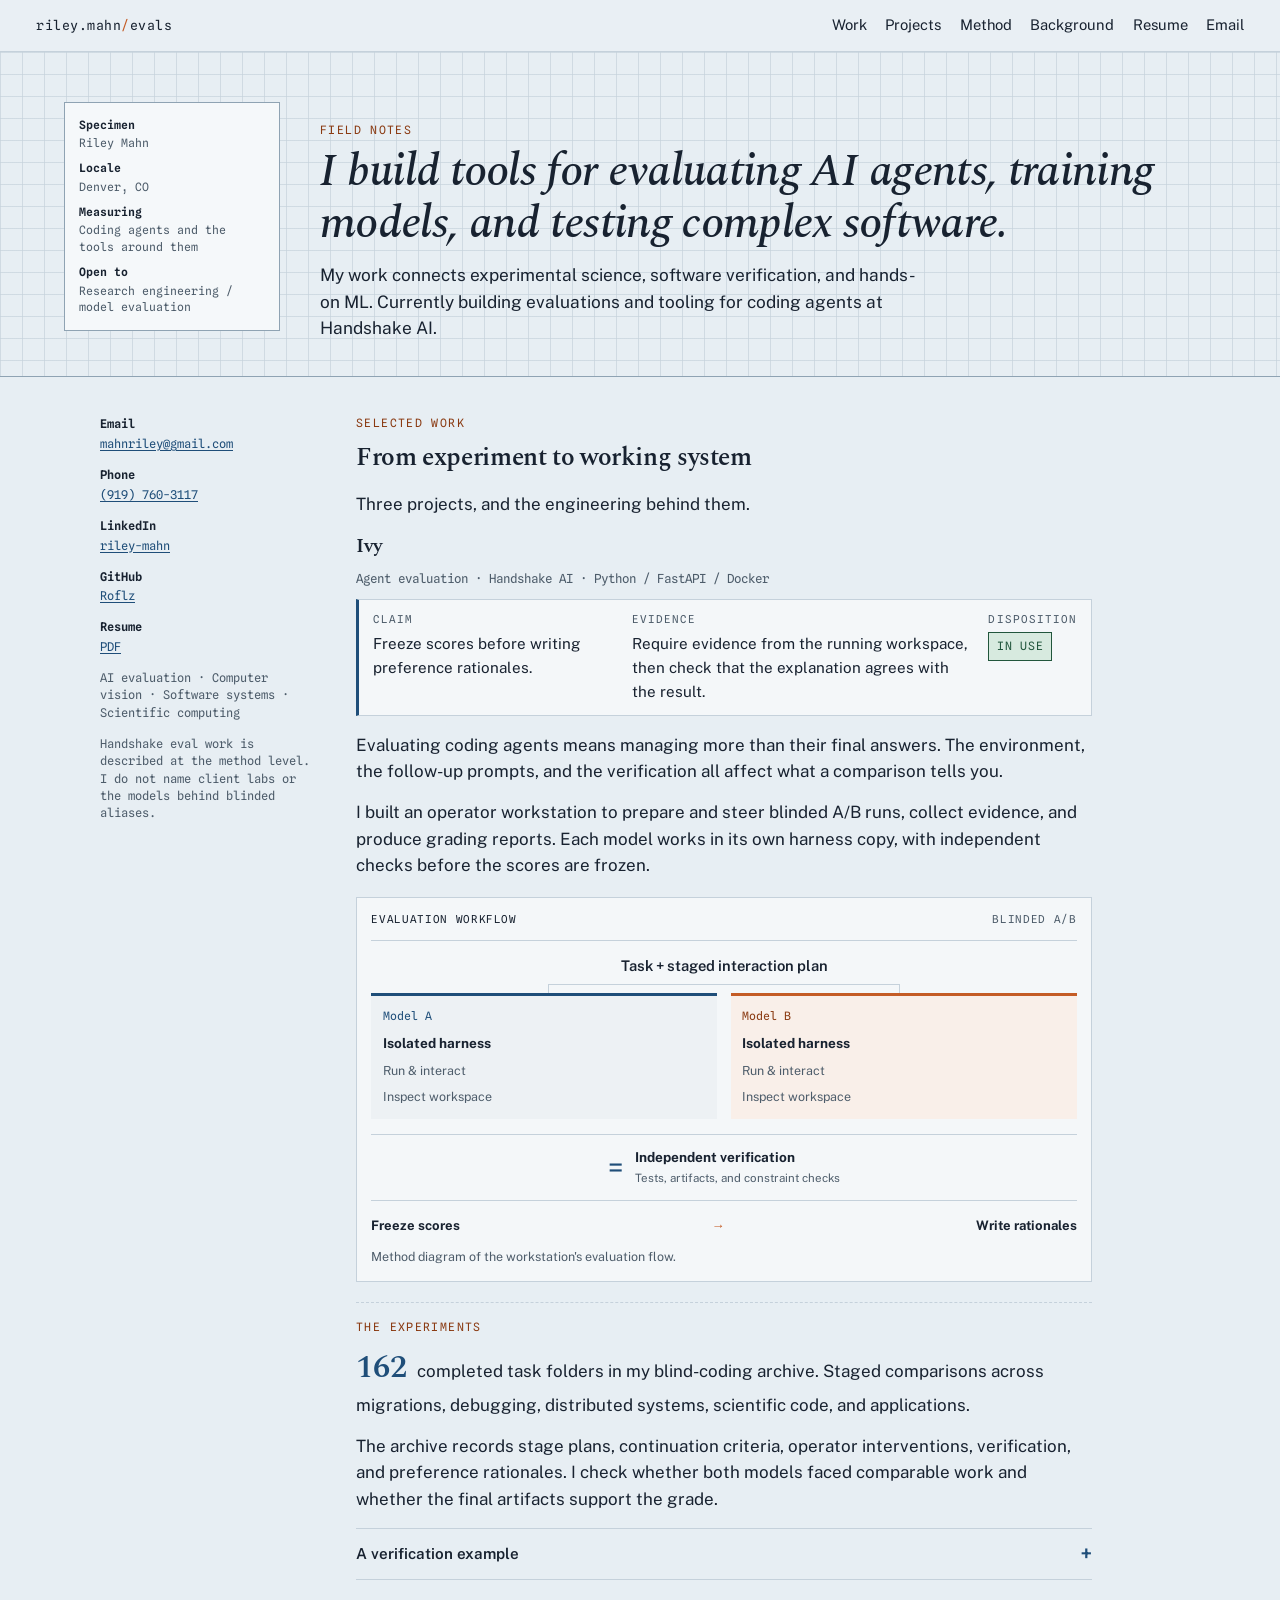
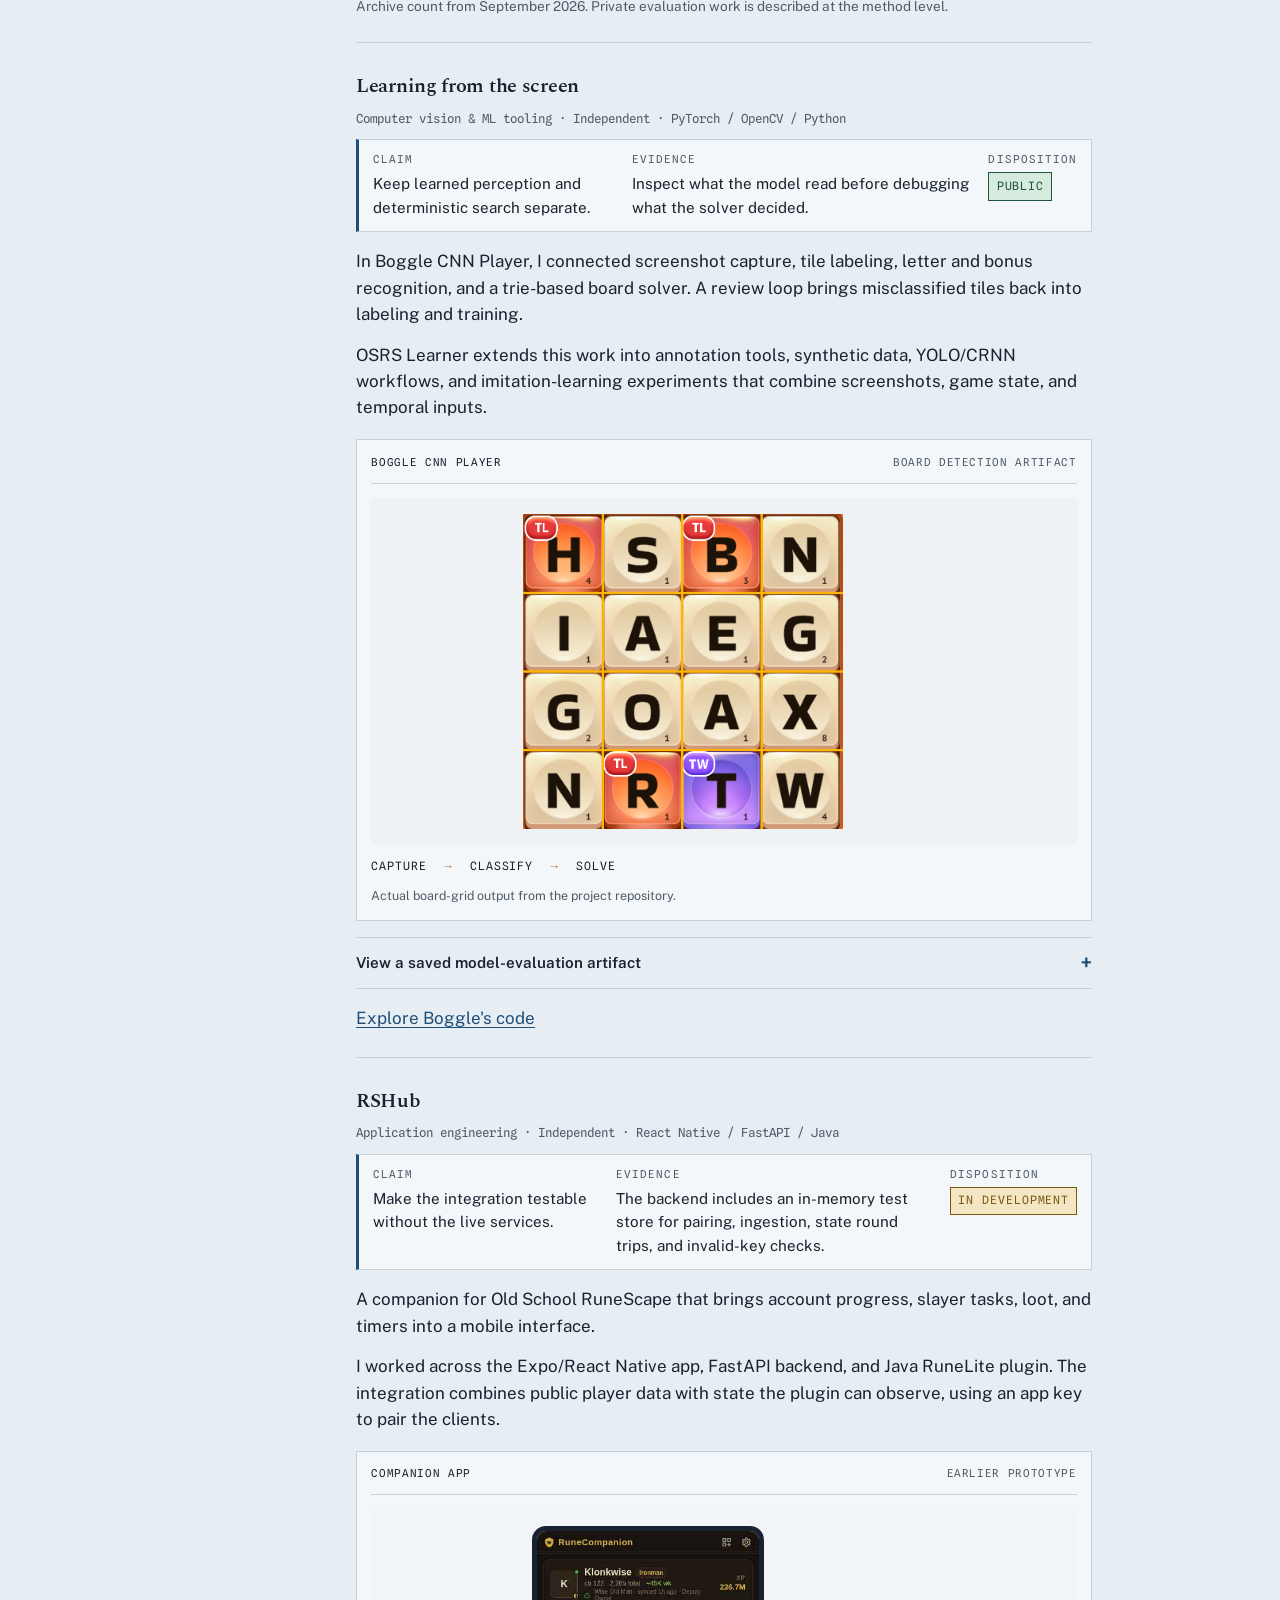
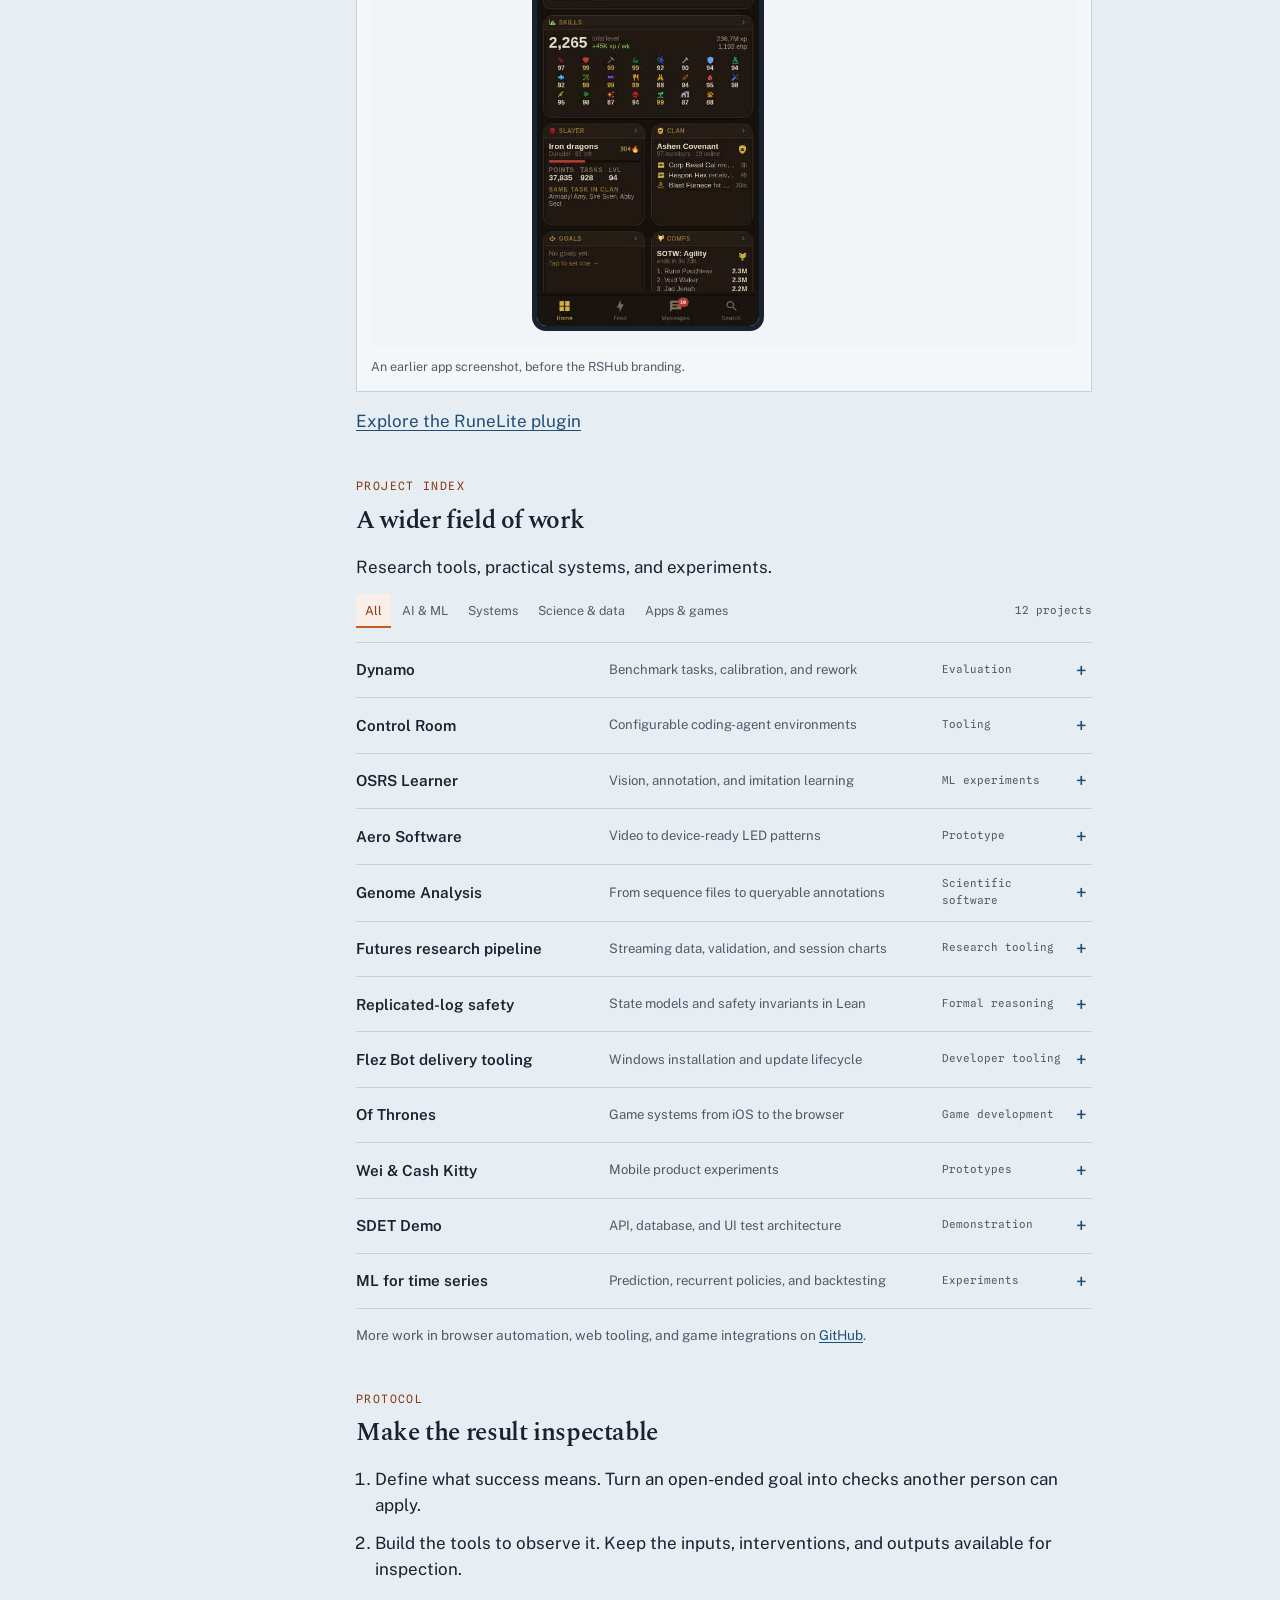
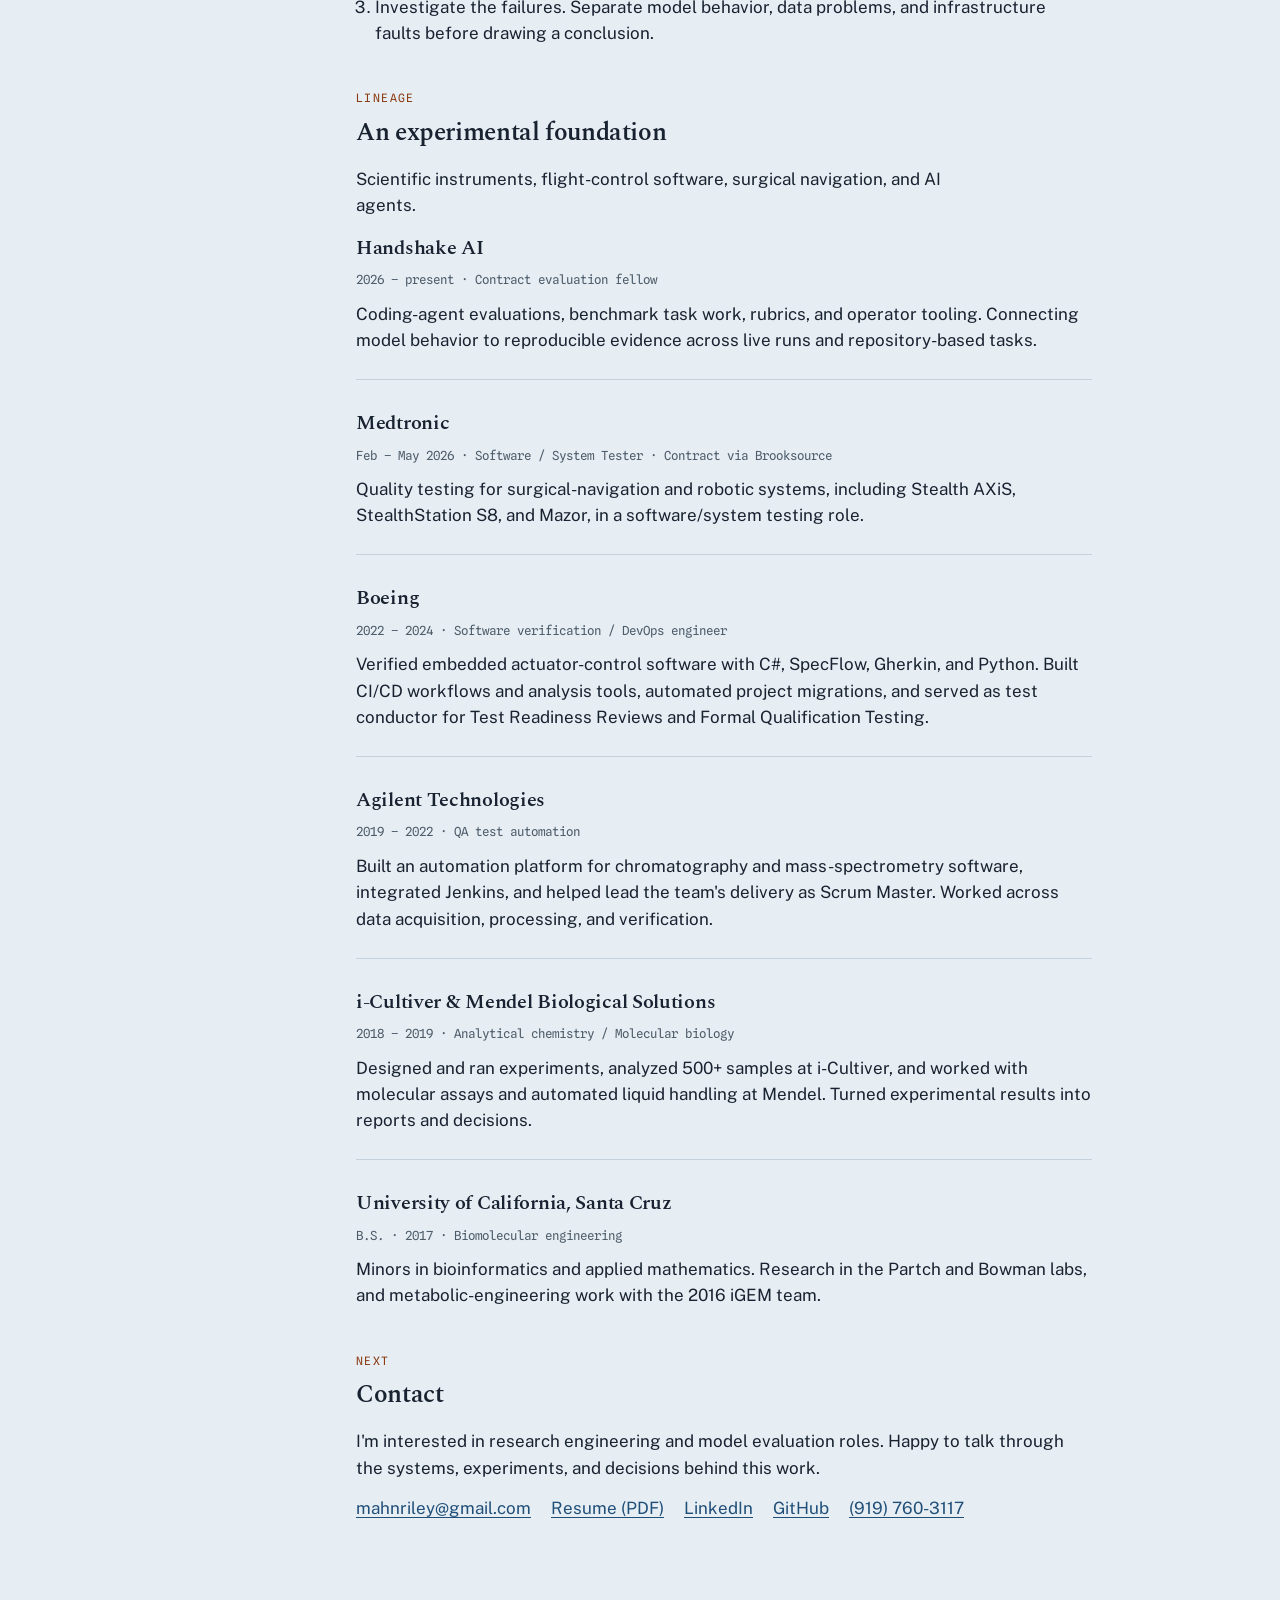
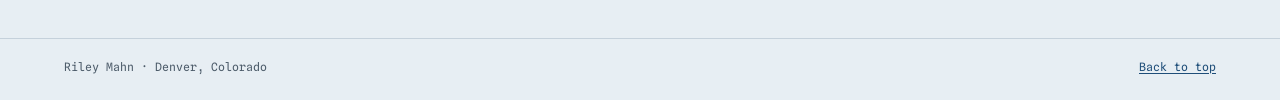
==== index.html @ 9b4a45e9 "feat: publish AI evaluation portfolio" ====
<!DOCTYPE html>
<html lang="en">
<head>
  <meta charset="utf-8" />
  <meta name="viewport" content="width=device-width, initial-scale=1" />
  <meta name="theme-color" content="#e7eef3" />
  <title>Riley Mahn | AI Evaluation &amp; Software Engineering</title>
  <meta name="description" content="Riley Mahn builds tools for evaluating AI agents, training models, and testing complex software. Selected work in evaluation, computer vision, applications, and scientific computing." />
  <link rel="canonical" href="https://roflz.github.io/riley-mahn/" />
  <meta property="og:title" content="Riley Mahn | AI Evaluation &amp; Software Engineering" />
  <meta property="og:description" content="From blinded coding-agent evaluations to computer vision and complete applications. Selected engineering work by Riley Mahn." />
  <meta property="og:type" content="website" />
  <link rel="icon" href="favicon.svg" type="image/svg+xml" />
  <link rel="preconnect" href="https://fonts.googleapis.com" />
  <link rel="preconnect" href="https://fonts.gstatic.com" crossorigin />
  <link rel="preload" as="style" href="https://fonts.googleapis.com/css2?family=Public+Sans:ital,wght@0,400;0,600;1,400&amp;family=Spectral:ital,wght@0,600;1,500&amp;family=Spline+Sans+Mono:wght@400;600&amp;display=swap" />
  <link rel="stylesheet" href="https://fonts.googleapis.com/css2?family=Public+Sans:ital,wght@0,400;0,600;1,400&amp;family=Spectral:ital,wght@0,600;1,500&amp;family=Spline+Sans+Mono:wght@400;600&amp;display=swap" />
  <link rel="stylesheet" href="styles.css" />
  <script src="site.js" defer></script>
  <script type="application/ld+json">
  {
    "@context": "https://schema.org",
    "@type": "Person",
    "name": "Riley Mahn",
    "jobTitle": "Software engineer",
    "email": "mailto:mahnriley@gmail.com",
    "address": { "@type": "PostalAddress", "addressLocality": "Denver", "addressRegion": "CO" },
    "sameAs": ["https://www.linkedin.com/in/riley-mahn/", "https://github.com/Roflz"]
  }
  </script>
</head>
<body>
  <a class="skip" href="#main">Skip to content</a>
  <header class="site-header">
    <a class="mark" href="#top">riley.mahn<span>/</span>evals</a>
    <nav class="nav" aria-label="Primary">
      <a href="#work">Work</a>
      <a href="#projects">Projects</a>
      <a href="#method">Method</a>
      <a href="#background">Background</a>
      <a href="Riley_Mahn_Resume_Model_Evaluations.pdf">Resume</a>
      <a href="mailto:mahnriley@gmail.com">Email</a>
    </nav>
  </header>

  <div id="top" class="hero">
    <div class="hero-inner">
      <dl class="specimen">
        <dt>Specimen</dt>
        <dd>Riley Mahn</dd>
        <dt>Locale</dt>
        <dd>Denver, CO</dd>
        <dt>Measuring</dt>
        <dd>Coding agents and the tools around them</dd>
        <dt>Open to</dt>
        <dd>Research engineering / model evaluation</dd>
      </dl>
      <div>
        <p class="kicker">Field notes</p>
        <h1>I build tools for evaluating AI agents, training models, and testing complex software.</h1>
        <p class="lede">My work connects experimental science, software verification, and hands-on ML. Currently building evaluations and tooling for coding agents at Handshake AI.</p>
      </div>
    </div>
  </div>

  <div class="wrap layout">
    <aside class="rail" aria-label="Contact">
      <p><strong>Email</strong> <a href="mailto:mahnriley@gmail.com">mahnriley@gmail.com</a></p>
      <p><strong>Phone</strong> <a href="tel:+19197603117">(919) 760-3117</a></p>
      <p><strong>LinkedIn</strong> <a href="https://www.linkedin.com/in/riley-mahn/">riley-mahn</a></p>
      <p><strong>GitHub</strong> <a href="https://github.com/Roflz">Roflz</a></p>
      <p><strong>Resume</strong> <a href="Riley_Mahn_Resume_Model_Evaluations.pdf">PDF</a></p>
      <p>AI evaluation · Computer vision · Software systems · Scientific computing</p>
      <p>Handshake eval work is described at the method level. I do not name client labs or the models behind blinded aliases.</p>
    </aside>

    <main id="main" tabindex="-1">
      <section id="work" aria-labelledby="work-title">
        <p class="kicker">Selected work</p>
        <h2 id="work-title">From experiment to working system</h2>
        <p class="prose">Three projects, and the engineering behind them.</p>

        <article class="run" id="ivy" aria-labelledby="ivy-title">
          <h3 id="ivy-title">Ivy</h3>
          <p class="meta">Agent evaluation · Handshake AI · Python / FastAPI / Docker</p>
          <dl class="gate">
            <div>
              <dt>Claim</dt>
              <dd>Freeze scores before writing preference rationales.</dd>
            </div>
            <div>
              <dt>Evidence</dt>
              <dd>Require evidence from the running workspace, then check that the explanation agrees with the result.</dd>
            </div>
            <div>
              <dt>Disposition</dt>
              <dd><span class="stamp pass">In use</span></dd>
            </div>
          </dl>
          <p>Evaluating coding agents means managing more than their final answers. The environment, the follow-up prompts, and the verification all affect what a comparison tells you.</p>
          <p>I built an operator workstation to prepare and steer blinded A/B runs, collect evidence, and produce grading reports. Each model works in its own harness copy, with independent checks before the scores are frozen.</p>
          <figure class="workflow-figure">
            <div class="figure-label"><span>Evaluation workflow</span><span>Blinded A/B</span></div>
            <div class="workflow-start">Task + staged interaction plan</div>
            <div class="arms">
              <div class="arm arm-a"><span class="arm-name">Model A</span><strong>Isolated harness</strong><span>Run &amp; interact</span><span>Inspect workspace</span></div>
              <div class="arm arm-b"><span class="arm-name">Model B</span><strong>Isolated harness</strong><span>Run &amp; interact</span><span>Inspect workspace</span></div>
            </div>
            <div class="workflow-gate"><span class="gate-mark" aria-hidden="true">=</span><div><strong>Independent verification</strong><span>Tests, artifacts, and constraint checks</span></div></div>
            <div class="workflow-end"><strong>Freeze scores</strong><span aria-hidden="true">&#8594;</span><strong>Write rationales</strong></div>
            <figcaption>Method diagram of the workstation's evaluation flow.</figcaption>
          </figure>
          <div class="notebook" id="ivy-notebook">
            <p class="kicker">The experiments</p>
            <p class="archive-line"><span class="archive-count">162</span> completed task folders in my blind-coding archive. Staged comparisons across migrations, debugging, distributed systems, scientific code, and applications.</p>
            <p>The archive records stage plans, continuation criteria, operator interventions, verification, and preference rationales. I check whether both models faced comparable work and whether the final artifacts support the grade.</p>
            <details class="process-detail">
              <summary>A verification example <span aria-hidden="true">+</span></summary>
              <div>
                <p>In a dispatch-scheduling comparison, independent checks showed that one solution was not runnable. The other produced a schedule, but still had a conflict between travel and a required meal break.</p>
                <p>The useful distinction was between runnability and satisfying the constraints. A generated schedule alone was not enough to establish success.</p>
                <p class="small-note">Summary of an archived verification report. Client identities, model identities, and task materials are omitted.</p>
              </div>
            </details>
            <p class="small-note">Archive count from September 2026. Private evaluation work is described at the method level.</p>
          </div>
        </article>

        <article class="run" id="vision" aria-labelledby="vision-title">
          <h3 id="vision-title">Learning from the screen</h3>
          <p class="meta">Computer vision &amp; ML tooling · Independent · PyTorch / OpenCV / Python</p>
          <dl class="gate">
            <div>
              <dt>Claim</dt>
              <dd>Keep learned perception and deterministic search separate.</dd>
            </div>
            <div>
              <dt>Evidence</dt>
              <dd>Inspect what the model read before debugging what the solver decided.</dd>
            </div>
            <div>
              <dt>Disposition</dt>
              <dd><span class="stamp pass">Public</span></dd>
            </div>
          </dl>
          <p>In Boggle CNN Player, I connected screenshot capture, tile labeling, letter and bonus recognition, and a trie-based board solver. A review loop brings misclassified tiles back into labeling and training.</p>
          <p>OSRS Learner extends this work into annotation tools, synthetic data, YOLO/CRNN workflows, and imitation-learning experiments that combine screenshots, game state, and temporal inputs.</p>
          <figure class="vision-figure">
            <div class="figure-label"><span>Boggle CNN Player</span><span>Board detection artifact</span></div>
            <div class="board-image">
              <a class="image-link" href="assets/boggle-board-grid.png" target="_blank" rel="noopener" aria-label="Open the Boggle board image at full size">
                <img src="assets/boggle-board-grid.png" alt="Captured four-by-four Boggle board with an overlaid grid separating the letter and bonus tiles." width="403" height="397" loading="lazy" />
              </a>
            </div>
            <p class="vision-steps"><span>Capture</span><span>Classify</span><span>Solve</span></p>
            <figcaption>Actual board-grid output from the project repository.</figcaption>
          </figure>
          <details class="artifact-detail">
            <summary>View a saved model-evaluation artifact <span aria-hidden="true">+</span></summary>
            <figure>
              <img src="assets/boggle-confusion.png" alt="Side-by-side confusion matrices for the project's letter and tile-bonus classifiers." width="1200" height="600" loading="lazy" />
              <figcaption>Confusion matrices saved in the repository from a development run. This figure is not a claim of performance on new, unseen boards.</figcaption>
            </figure>
          </details>
          <p><a href="https://github.com/Roflz/boggle_cnn_player">Explore Boggle's code</a></p>
        </article>

        <article class="run" id="rshub" aria-labelledby="rshub-title">
          <h3 id="rshub-title">RSHub</h3>
          <p class="meta">Application engineering · Independent · React Native / FastAPI / Java</p>
          <dl class="gate">
            <div>
              <dt>Claim</dt>
              <dd>Make the integration testable without the live services.</dd>
            </div>
            <div>
              <dt>Evidence</dt>
              <dd>The backend includes an in-memory test store for pairing, ingestion, state round trips, and invalid-key checks.</dd>
            </div>
            <div>
              <dt>Disposition</dt>
              <dd><span class="stamp hold">In development</span></dd>
            </div>
          </dl>
          <p>A companion for Old School RuneScape that brings account progress, slayer tasks, loot, and timers into a mobile interface.</p>
          <p>I worked across the Expo/React Native app, FastAPI backend, and Java RuneLite plugin. The integration combines public player data with state the plugin can observe, using an app key to pair the clients.</p>
          <figure class="companion-figure">
            <div class="figure-label"><span>Companion app</span><span>Earlier prototype</span></div>
            <div class="phone-stage">
              <a class="image-link" href="assets/companion-prototype.jpeg" target="_blank" rel="noopener" aria-label="Open the companion app screenshot at full size">
                <img src="assets/companion-prototype.jpeg" alt="Earlier RuneCompanion mobile prototype showing player progress, skills, slayer tasks, clan activity, and competitions." width="375" height="667" loading="lazy" />
              </a>
            </div>
            <figcaption>An earlier app screenshot, before the RSHub branding.</figcaption>
          </figure>
          <p><a href="https://github.com/Roflz/rshub-plugin">Explore the RuneLite plugin</a></p>
        </article>
      </section>

      <section id="projects" aria-labelledby="projects-title">
        <p class="kicker">Project index</p>
        <h2 id="projects-title">A wider field of work</h2>
        <p class="prose">Research tools, practical systems, and experiments.</p>
        <div class="project-toolbar" hidden>
          <fieldset class="project-filters">
            <legend class="sr-only">Filter projects by field</legend>
            <label><input type="radio" name="project-filter" value="all" checked /><span>All</span></label>
            <label><input type="radio" name="project-filter" value="ai" /><span>AI &amp; ML</span></label>
            <label><input type="radio" name="project-filter" value="systems" /><span>Systems</span></label>
            <label><input type="radio" name="project-filter" value="science" /><span>Science &amp; data</span></label>
            <label><input type="radio" name="project-filter" value="apps" /><span>Apps &amp; games</span></label>
          </fieldset>
          <p id="project-count" class="project-count" role="status" aria-live="polite"></p>
        </div>
        <div class="project-list">
          <details class="project-row" data-fields="ai systems">
            <summary><span class="project-name">Dynamo</span><span class="project-description">Benchmark tasks, calibration, and rework</span><span class="project-kind">Evaluation</span><span class="expand-mark" aria-hidden="true">+</span></summary>
            <div class="project-body">
              <p>Task design and rework across ML infrastructure, compiler lowering, security, scientific computing, and systems repair. The surrounding tooling covers reviewer findings, hidden verifiers, calibration, and submission evidence.</p>
              <p class="meta">Python / Docker / Harbor / Task verification</p>
              <p class="small-note">Private contract work. Contributions include task rework; underlying tasks may have other original authors.</p>
            </div>
          </details>
          <details class="project-row" data-fields="ai systems">
            <summary><span class="project-name">Control Room</span><span class="project-description">Configurable coding-agent environments</span><span class="project-kind">Tooling</span><span class="expand-mark" aria-hidden="true">+</span></summary>
            <div class="project-body">
              <p>A launcher for Codex and Claude harness environments, with workspace mounting and session continuation. Built as a separate tool alongside the Ivy evaluation workstation.</p>
              <p class="meta">Python / Docker / CLI</p>
              <p class="small-note">Private repository.</p>
            </div>
          </details>
          <details class="project-row" data-fields="ai">
            <summary><span class="project-name">OSRS Learner</span><span class="project-description">Vision, annotation, and imitation learning</span><span class="project-kind">ML experiments</span><span class="expand-mark" aria-hidden="true">+</span></summary>
            <div class="project-body">
              <p>Tools for screenshot capture, data labeling, synthetic data, training, and verification. Imitation-learning experiments combine game-state features, image encoders, and temporal inputs, with action-level evaluation.</p>
              <p class="meta">Python / PyTorch / YOLO / CRNN</p>
              <p><a href="#vision">See the vision case study</a></p>
            </div>
          </details>
          <details class="project-row" data-fields="systems science">
            <summary><span class="project-name">Aero Software</span><span class="project-description">Video to device-ready LED patterns</span><span class="project-kind">Prototype</span><span class="expand-mark" aria-hidden="true">+</span></summary>
            <div class="project-body">
              <p>A video-processing pipeline for a spatial LED display. It normalizes frames, samples them in polar coordinates, and writes a binary lookup table for 144 LEDs across 240 angular bins. Separate inspection and preview tools help check the output.</p>
              <p class="meta">Python / OpenCV / NumPy / Binary formats</p>
              <p class="small-note">Private software prototype, alongside the Aero Graphix hardware/design work.</p>
            </div>
          </details>
          <details class="project-row" data-fields="science">
            <summary><span class="project-name">Genome Analysis</span><span class="project-description">From sequence files to queryable annotations</span><span class="project-kind">Scientific software</span><span class="expand-mark" aria-hidden="true">+</span></summary>
            <div class="project-body">
              <p>A pipeline for FASTA and GenBank data, with Django/PostgreSQL storage, annotation export, and R visualization. Connects my biomolecular-engineering background with practical data software.</p>
              <p class="meta">Python / Biopython / Django / PostgreSQL / R</p>
              <p><a href="https://github.com/Roflz/Genome_Analysis">View repository</a></p>
            </div>
          </details>
          <details class="project-row" data-fields="science systems">
            <summary><span class="project-name">Futures research pipeline</span><span class="project-description">Streaming data, validation, and session charts</span><span class="project-kind">Research tooling</span><span class="expand-mark" aria-hidden="true">+</span></summary>
            <div class="project-body">
              <p>Offline tooling for minute-level futures datasets: bounded-memory processing, trading-session boundaries, validation reports, provenance, and an interactive session viewer. Synthetic fixtures support pipeline checks.</p>
              <p class="meta">Python / FastAPI / Data validation / Time series</p>
              <p class="small-note">Private research tooling; not a live trading system.</p>
            </div>
          </details>
          <details class="project-row" data-fields="systems science">
            <summary><span class="project-name">Replicated-log safety</span><span class="project-description">State models and safety invariants in Lean</span><span class="project-kind">Formal reasoning</span><span class="expand-mark" aria-hidden="true">+</span></summary>
            <div class="project-body">
              <p>Development work on a replicated-log model, safety specifications, and proof source. Covers invariant preservation, compatible committed logs, and agreement on entries at the same index.</p>
              <p class="meta">Lean / State machines / Distributed systems</p>
              <p class="small-note">Private development project.</p>
            </div>
          </details>
          <details class="project-row" data-fields="systems">
            <summary><span class="project-name">Flez Bot delivery tooling</span><span class="project-description">Windows installation and update lifecycle</span><span class="project-kind">Developer tooling</span><span class="expand-mark" aria-hidden="true">+</span></summary>
            <div class="project-body">
              <p>Installer and launcher tooling with update staging, backups, and a rollback design. Release workflows package the runtime and publish versioned artifacts and checksums.</p>
              <p class="meta">Python / PowerShell / GitHub Actions / Inno Setup</p>
              <p><a href="https://github.com/Roflz/flez-bot">View repository</a></p>
            </div>
          </details>
          <details class="project-row" data-fields="apps">
            <summary><span class="project-name">Of Thrones</span><span class="project-description">Game systems from iOS to the browser</span><span class="project-kind">Game development</span><span class="expand-mark" aria-hidden="true">+</span></summary>
            <div class="project-body">
              <p>Work spanning an earlier Swift/SpriteKit project and a browser prototype with turn-based battles, abilities, crafting, resource systems, and a Three.js world layer.</p>
              <p class="meta">Swift / SpriteKit / JavaScript / Three.js</p>
              <p><a href="https://github.com/Roflz/Of-Thrones">View the iOS repository</a></p>
            </div>
          </details>
          <details class="project-row" data-fields="apps">
            <summary><span class="project-name">Wei &amp; Cash Kitty</span><span class="project-description">Mobile product experiments</span><span class="project-kind">Prototypes</span><span class="expand-mark" aria-hidden="true">+</span></summary>
            <div class="project-body">
              <p>Wei explores a daily-wisdom reading experience with local persistence. Cash Kitty explores game, tournament, goal, and wallet flows using demo data. Both are mobile application prototypes.</p>
              <p class="meta">React Native / Expo / TypeScript</p>
            </div>
          </details>
          <details class="project-row" data-fields="systems">
            <summary><span class="project-name">SDET Demo</span><span class="project-description">API, database, and UI test architecture</span><span class="project-kind">Demonstration</span><span class="expand-mark" aria-hidden="true">+</span></summary>
            <div class="project-body">
              <p>A C#/.NET testing scaffold with reusable fixtures, data factories, database checks, and Selenium smoke tests for an insurance-themed application.</p>
              <p class="meta">C# / .NET / SQL / Selenium</p>
              <p><a href="https://github.com/Roflz/sdet_demo">View repository</a></p>
            </div>
          </details>
          <details class="project-row" data-fields="ai science">
            <summary><span class="project-name">ML for time series</span><span class="project-description">Prediction, recurrent policies, and backtesting</span><span class="project-kind">Experiments</span><span class="expand-mark" aria-hidden="true">+</span></summary>
            <div class="project-body">
              <p>Stock-prediction and recurrent-PPO experiments with data preparation, model training, hyperparameter search, and evaluation. These are learning and research projects, with no claim of trading profitability.</p>
              <p class="meta">Python / Keras / Recurrent PPO / Optuna</p>
              <p><a href="https://github.com/Roflz/crypto_trader">View recurrent-PPO work</a></p>
            </div>
          </details>
        </div>
        <p class="index-footer">More work in browser automation, web tooling, and game integrations on <a href="https://github.com/Roflz">GitHub</a>.</p>
      </section>

      <section id="method" class="method" aria-labelledby="method-title">
        <p class="kicker">Protocol</p>
        <h2 id="method-title">Make the result inspectable</h2>
        <ol>
          <li>Define what success means. Turn an open-ended goal into checks another person can apply.</li>
          <li>Build the tools to observe it. Keep the inputs, interventions, and outputs available for inspection.</li>
          <li>Investigate the failures. Separate model behavior, data problems, and infrastructure faults before drawing a conclusion.</li>
        </ol>
      </section>

      <section id="background" aria-labelledby="background-title">
        <p class="kicker">Lineage</p>
        <h2 id="background-title">An experimental foundation</h2>
        <p class="prose">Scientific instruments, flight-control software, surgical navigation, and AI agents.</p>
        <article class="run">
          <h3>Handshake AI</h3>
          <p class="meta">2026 – present · Contract evaluation fellow</p>
          <p>Coding-agent evaluations, benchmark task work, rubrics, and operator tooling. Connecting model behavior to reproducible evidence across live runs and repository-based tasks.</p>
        </article>
        <article class="run">
          <h3>Medtronic</h3>
          <p class="meta">Feb – May 2026 · Software / System Tester · Contract via Brooksource</p>
          <p>Quality testing for surgical-navigation and robotic systems, including Stealth AXiS, StealthStation S8, and Mazor, in a software/system testing role.</p>
        </article>
        <article class="run">
          <h3>Boeing</h3>
          <p class="meta">2022 – 2024 · Software verification / DevOps engineer</p>
          <p>Verified embedded actuator-control software with C#, SpecFlow, Gherkin, and Python. Built CI/CD workflows and analysis tools, automated project migrations, and served as test conductor for Test Readiness Reviews and Formal Qualification Testing.</p>
        </article>
        <article class="run">
          <h3>Agilent Technologies</h3>
          <p class="meta">2019 – 2022 · QA test automation</p>
          <p>Built an automation platform for chromatography and mass-spectrometry software, integrated Jenkins, and helped lead the team's delivery as Scrum Master. Worked across data acquisition, processing, and verification.</p>
        </article>
        <article class="run">
          <h3>i-Cultiver &amp; Mendel Biological Solutions</h3>
          <p class="meta">2018 – 2019 · Analytical chemistry / Molecular biology</p>
          <p>Designed and ran experiments, analyzed 500+ samples at i-Cultiver, and worked with molecular assays and automated liquid handling at Mendel. Turned experimental results into reports and decisions.</p>
        </article>
        <article class="run">
          <h3>University of California, Santa Cruz</h3>
          <p class="meta">B.S. · 2017 · Biomolecular engineering</p>
          <p>Minors in bioinformatics and applied mathematics. Research in the Partch and Bowman labs, and metabolic-engineering work with the 2016 iGEM team.</p>
        </article>
      </section>

      <section id="contact" aria-labelledby="contact-title">
        <p class="kicker">Next</p>
        <h2 id="contact-title">Contact</h2>
        <p>I'm interested in research engineering and model evaluation roles. Happy to talk through the systems, experiments, and decisions behind this work.</p>
        <p class="contact-row">
          <a href="mailto:mahnriley@gmail.com">mahnriley@gmail.com</a>
          <a href="Riley_Mahn_Resume_Model_Evaluations.pdf">Resume (PDF)</a>
          <a href="https://www.linkedin.com/in/riley-mahn/">LinkedIn</a>
          <a href="https://github.com/Roflz">GitHub</a>
          <a href="tel:+19197603117">(919) 760-3117</a>
        </p>
      </section>
    </main>
  </div>

  <footer class="site-footer">
    <div class="wrap">
      <span>Riley Mahn · Denver, Colorado</span>
      <a href="#top">Back to top</a>
    </div>
  </footer>
</body>
</html>
---- styles.css ----
:root {
  color-scheme: light;
  --paper: #e7eef3;
  --paper-2: #f4f7f9;
  --ink: #182230;
  --muted: #4d5c6a;
  --rule: #c5d1db;
  --rule-strong: #8fa3b3;
  --accent: #c45c26;
  --accent-ink: #8a3a12;
  --pass: #21563c;
  --pass-wash: #d7eadf;
  --hold: #7a5a12;
  --hold-wash: #f3e6c4;
  --ink-blue: #1f4e79;
  --focus: #1f4e79;
  --max: 72rem;
  --read: 40rem;
  --pad: clamp(1.25rem, 3vw, 2.25rem);
  --header-h: 3.25rem;
}

*,
*::before,
*::after {
  box-sizing: border-box;
}

html {
  scroll-behavior: smooth;
}

@media (prefers-reduced-motion: reduce) {
  html {
    scroll-behavior: auto;
  }

  *,
  *::before,
  *::after {
    animation-duration: 0.01ms !important;
    animation-iteration-count: 1 !important;
    transition-duration: 0.01ms !important;
  }
}

body {
  margin: 0;
  color: var(--ink);
  background: var(--paper);
  font-family: "Public Sans", "Segoe UI", sans-serif;
  font-size: 1.0625rem;
  line-height: 1.55;
  text-rendering: optimizeLegibility;
  -webkit-font-smoothing: antialiased;
  touch-action: manipulation;
}

[hidden] {
  display: none !important;
}

img,
svg {
  max-width: 100%;
  height: auto;
  display: block;
}

.image-link {
  display: block;
  max-width: 100%;
  cursor: zoom-in;
}

figure {
  margin: 0 0 1rem;
}

figcaption {
  color: var(--muted);
  font-size: 0.78rem;
  line-height: 1.5;
  padding-top: 0.7rem;
}

a {
  color: var(--ink-blue);
  text-underline-offset: 0.18em;
}

a:hover {
  color: var(--accent-ink);
}

a:focus-visible,
button:focus-visible,
summary:focus-visible,
input:focus-visible + span {
  outline: 2px solid var(--focus);
  outline-offset: 3px;
}

main:focus {
  outline: none;
}

.sr-only {
  position: absolute;
  width: 1px;
  height: 1px;
  padding: 0;
  margin: -1px;
  overflow: hidden;
  clip-path: inset(50%);
  white-space: nowrap;
  border: 0;
}

.skip {
  position: absolute;
  left: 0.75rem;
  top: -3rem;
  z-index: 20;
  background: var(--ink);
  color: var(--paper-2);
  padding: 0.45rem 0.7rem;
  text-decoration: none;
}

.skip:focus {
  top: 0.75rem;
}

.site-header {
  position: sticky;
  top: 0;
  z-index: 10;
  display: flex;
  align-items: center;
  justify-content: space-between;
  gap: 1rem;
  min-height: var(--header-h);
  padding: 0.6rem var(--pad);
  background: color-mix(in srgb, var(--paper) 92%, white);
  border-bottom: 1px solid var(--rule);
  backdrop-filter: blur(8px);
}

.mark {
  font-family: "Spline Sans Mono", ui-monospace, monospace;
  font-size: 0.82rem;
  letter-spacing: 0.04em;
  text-decoration: none;
  color: var(--ink);
  white-space: nowrap;
}

.mark span {
  color: var(--accent);
}

.nav {
  display: flex;
  flex-wrap: wrap;
  gap: 0.85rem 1.15rem;
  justify-content: flex-end;
}

.nav a {
  color: var(--ink);
  text-decoration: none;
  font-size: 0.92rem;
}

.nav a:hover,
.nav a[aria-current] {
  color: var(--accent-ink);
  text-decoration: underline;
}

@media (max-width: 640px) {
  .site-header {
    flex-wrap: wrap;
    align-items: flex-start;
  }

  .nav {
    width: 100%;
    justify-content: flex-start;
    gap: 0.55rem 0.95rem;
  }
}

.wrap {
  width: min(var(--max), 100%);
  margin: 0 auto;
  padding: 0 var(--pad) 4.5rem;
}

.hero {
  padding: 2.4rem var(--pad) 2.1rem;
  border-bottom: 1px solid var(--rule-strong);
  background-color: var(--paper);
  background-image:
    linear-gradient(to right, color-mix(in srgb, var(--rule) 70%, transparent) 1px, transparent 1px),
    linear-gradient(to bottom, color-mix(in srgb, var(--rule) 70%, transparent) 1px, transparent 1px);
  background-size: 22px 22px;
  background-position: 0 0;
}

.hero-inner {
  width: min(var(--max), 100%);
  margin: 0 auto;
  display: grid;
  gap: 1.5rem 2.5rem;
}

@media (min-width: 860px) {
  .hero-inner {
    grid-template-columns: 13.5rem minmax(0, 1fr);
    align-items: end;
  }
}

.specimen {
  font-family: "Spline Sans Mono", ui-monospace, monospace;
  font-size: 0.72rem;
  line-height: 1.45;
  color: var(--muted);
  background: color-mix(in srgb, var(--paper-2) 88%, white);
  border: 1px solid var(--rule-strong);
  padding: 0.85rem 0.9rem;
}

.specimen dt {
  color: var(--ink);
  font-weight: 600;
  margin: 0.55rem 0 0.1rem;
}

.specimen dt:first-child {
  margin-top: 0;
}

.specimen dd {
  margin: 0;
}

h1,
h2,
h3 {
  text-wrap: balance;
  font-family: Spectral, "Iowan Old Style", Georgia, serif;
  font-weight: 600;
  letter-spacing: -0.015em;
  scroll-margin-top: calc(var(--header-h) + 0.75rem);
}

h1 {
  margin: 0 0 0.7rem;
  font-size: clamp(1.85rem, 4.4vw, 2.85rem);
  line-height: 1.15;
  font-style: italic;
  font-weight: 500;
}

.lede {
  margin: 0;
  max-width: 38rem;
  color: var(--ink);
  font-size: 1.08rem;
}

.layout {
  display: grid;
  gap: 2.5rem;
  padding-top: 2.4rem;
}

@media (min-width: 860px) {
  .layout {
    grid-template-columns: 13.5rem minmax(0, 1fr);
  }

  .rail {
    position: sticky;
    top: calc(var(--header-h) + 1rem);
    align-self: start;
  }
}

.rail p {
  margin: 0 0 0.85rem;
  font-family: "Spline Sans Mono", ui-monospace, monospace;
  font-size: 0.75rem;
  color: var(--muted);
  line-height: 1.45;
}

.rail strong {
  display: block;
  color: var(--ink);
  font-weight: 600;
  margin-bottom: 0.15rem;
}

main {
  min-width: 0;
  max-width: 46rem;
}

.kicker {
  margin: 0 0 0.35rem;
  font-family: "Spline Sans Mono", ui-monospace, monospace;
  font-size: 0.72rem;
  letter-spacing: 0.12em;
  text-transform: uppercase;
  color: var(--accent-ink);
}

section,
article,
.notebook {
  scroll-margin-top: calc(var(--header-h) + 0.75rem);
}

section {
  margin-bottom: 2.75rem;
}

h2 {
  margin: 0 0 0.85rem;
  font-size: 1.55rem;
}

h3 {
  margin: 0 0 0.45rem;
  font-size: 1.22rem;
}

p {
  margin: 0 0 0.9rem;
}

p:last-child {
  margin-bottom: 0;
}

.prose {
  max-width: var(--read);
}

.run {
  margin: 0 0 1.75rem;
  padding: 0 0 1.6rem;
  border-bottom: 1px solid var(--rule);
}

.run:last-of-type {
  border-bottom: 0;
  padding-bottom: 0;
}

.meta {
  margin: 0 0 0.7rem;
  font-family: "Spline Sans Mono", ui-monospace, monospace;
  font-size: 0.78rem;
  color: var(--muted);
}

.gate {
  display: grid;
  gap: 0.65rem 1rem;
  margin: 0 0 1rem;
  padding: 0.75rem 0.85rem;
  background: var(--paper-2);
  border: 1px solid var(--rule);
  border-left: 3px solid var(--ink-blue);
}

@media (min-width: 640px) {
  .gate {
    grid-template-columns: 1fr 1.4fr auto;
    align-items: start;
  }
}

.gate div {
  min-width: 0;
}

.gate dt {
  margin: 0 0 0.2rem;
  font-family: "Spline Sans Mono", ui-monospace, monospace;
  font-size: 0.68rem;
  letter-spacing: 0.1em;
  text-transform: uppercase;
  color: var(--muted);
}

.gate dd {
  margin: 0;
  font-size: 0.95rem;
  color: var(--ink);
  overflow-wrap: anywhere;
}

.stamp {
  display: inline-block;
  font-family: "Spline Sans Mono", ui-monospace, monospace;
  font-size: 0.72rem;
  letter-spacing: 0.08em;
  text-transform: uppercase;
  padding: 0.28rem 0.45rem;
  border: 1px solid currentColor;
  font-variant-numeric: tabular-nums;
}

.stamp.pass {
  color: var(--pass);
  background: var(--pass-wash);
}

.stamp.hold {
  color: var(--hold);
  background: var(--hold-wash);
}

.figure-label {
  display: flex;
  justify-content: space-between;
  gap: 1rem;
  font-family: "Spline Sans Mono", ui-monospace, monospace;
  font-size: 0.68rem;
  letter-spacing: 0.06em;
  text-transform: uppercase;
  padding-bottom: 0.7rem;
  border-bottom: 1px solid var(--rule);
  margin-bottom: 0.9rem;
}

.figure-label span:last-child {
  color: var(--muted);
  text-align: right;
}

.workflow-figure,
.vision-figure,
.companion-figure {
  margin-top: 1.15rem;
  padding: 0.9rem;
  background: var(--paper-2);
  border: 1px solid var(--rule);
}

.workflow-start {
  text-align: center;
  margin: 0.4rem 0 0.9rem;
  font-size: 0.92rem;
  font-weight: 600;
}

.arms {
  display: grid;
  grid-template-columns: 1fr 1fr;
  gap: 0.85rem;
  position: relative;
}

.arms::before {
  content: "";
  position: absolute;
  top: -0.55rem;
  height: 0.55rem;
  left: 25%;
  right: 25%;
  border: 1px solid var(--rule);
  border-bottom: 0;
}

.arm {
  padding: 0.75rem 0.7rem;
  display: grid;
  gap: 0.45rem;
  border-top: 3px solid var(--ink-blue);
  background: color-mix(in srgb, var(--ink-blue) 8%, white);
}

.arm-b {
  background: color-mix(in srgb, var(--accent) 10%, white);
  border-color: var(--accent);
}

.arm-name {
  font-family: "Spline Sans Mono", ui-monospace, monospace;
  font-size: 0.72rem;
  color: var(--ink-blue);
}

.arm-b .arm-name {
  color: var(--accent-ink);
}

.arm strong {
  font-size: 0.85rem;
}

.arm > span:not(.arm-name) {
  font-size: 0.78rem;
  color: var(--muted);
}

.workflow-gate {
  display: flex;
  align-items: center;
  justify-content: center;
  gap: 0.7rem;
  margin-block: 0.95rem;
  padding-block: 0.75rem;
  border-top: 1px solid var(--rule);
  border-bottom: 1px solid var(--rule);
}

.gate-mark {
  color: var(--ink-blue);
  font-family: "Spline Sans Mono", ui-monospace, monospace;
  font-size: 1.6rem;
  line-height: 1;
}

.workflow-gate strong {
  display: block;
  font-size: 0.85rem;
}

.workflow-gate div > span {
  display: block;
  font-size: 0.72rem;
  color: var(--muted);
  margin-top: 0.15rem;
}

.workflow-end {
  display: flex;
  align-items: center;
  justify-content: space-between;
  gap: 0.5rem;
  font-size: 0.82rem;
}

.workflow-end > span {
  color: var(--accent);
}

.notebook {
  margin-top: 1.25rem;
  padding-top: 1rem;
  border-top: 1px dashed var(--rule);
}

.archive-line {
  color: var(--ink);
}

.archive-count {
  font-family: Spectral, "Iowan Old Style", Georgia, serif;
  font-size: 2rem;
  font-weight: 600;
  color: var(--ink-blue);
  margin-right: 0.35rem;
}

summary {
  cursor: pointer;
  list-style: none;
}

summary::-webkit-details-marker {
  display: none;
}

.process-detail,
.artifact-detail {
  border-top: 1px solid var(--rule);
  border-bottom: 1px solid var(--rule);
  margin: 1rem 0;
}

.process-detail summary,
.artifact-detail summary {
  display: flex;
  justify-content: space-between;
  align-items: center;
  gap: 1rem;
  padding-block: 0.7rem;
  font-size: 0.95rem;
  font-weight: 600;
}

.process-detail summary > span,
.artifact-detail summary > span,
.expand-mark {
  flex-shrink: 0;
  font-family: "Spline Sans Mono", ui-monospace, monospace;
  font-size: 1.1rem;
  color: var(--ink-blue);
  transition: transform 160ms ease;
}

details[open] > summary > span:last-child {
  transform: rotate(45deg);
}

.process-detail > div {
  padding-bottom: 0.85rem;
}

.process-detail > div p,
.small-note {
  font-size: 0.85rem;
  color: var(--muted);
}

.board-image {
  padding: 1rem;
  background: color-mix(in srgb, var(--rule) 28%, white);
  display: flex;
  align-items: center;
  justify-content: center;
}

.board-image img {
  width: min(20rem, 100%);
}

.vision-steps {
  display: flex;
  flex-wrap: wrap;
  gap: 0.75rem 1.1rem;
  margin: 0.8rem 0 0;
  font-family: "Spline Sans Mono", ui-monospace, monospace;
  font-size: 0.72rem;
  letter-spacing: 0.08em;
  text-transform: uppercase;
}

.vision-steps span + span::before {
  content: "\2192";
  margin-right: 1.1rem;
  color: var(--accent);
}

.phone-stage {
  display: flex;
  align-items: center;
  justify-content: center;
  padding: 1rem;
  background: color-mix(in srgb, var(--rule) 22%, white);
}

.phone-stage img {
  width: min(14.5rem, 100%);
  border: 5px solid var(--ink);
  border-radius: 14px;
}

.project-toolbar {
  display: flex;
  align-items: center;
  justify-content: space-between;
  gap: 0.85rem;
  margin: 0.4rem 0 0.85rem;
}

.project-filters {
  border: 0;
  padding: 0;
  margin: 0;
  display: flex;
  flex-wrap: wrap;
  gap: 0.15rem;
}

.project-filters label {
  position: relative;
  cursor: pointer;
}

.project-filters input {
  position: absolute;
  width: 1px;
  height: 1px;
  opacity: 0;
}

.project-filters span {
  display: block;
  padding: 0.4rem 0.55rem;
  font-size: 0.78rem;
  color: var(--muted);
  border-bottom: 2px solid transparent;
}

.project-filters input:checked + span {
  border-color: var(--accent);
  color: var(--accent-ink);
  background: color-mix(in srgb, var(--accent) 10%, white);
}

.project-filters label:hover span {
  color: var(--accent-ink);
}

.project-count {
  margin: 0;
  font-family: "Spline Sans Mono", ui-monospace, monospace;
  font-size: 0.68rem;
  color: var(--muted);
  white-space: nowrap;
}

.project-row {
  border-top: 1px solid var(--rule);
}

.project-row:last-child {
  border-bottom: 1px solid var(--rule);
}

.project-row summary {
  display: grid;
  grid-template-columns: 1.05fr 1.4fr 7.5rem 1rem;
  align-items: center;
  gap: 0.85rem;
  min-height: 3.4rem;
  padding-block: 0.7rem;
}

.project-row summary:hover .project-name,
.project-row[open] .project-name {
  color: var(--accent-ink);
}

.project-name {
  font-size: 0.95rem;
  font-weight: 600;
}

.project-description {
  color: var(--muted);
  font-size: 0.82rem;
}

.project-kind {
  font-family: "Spline Sans Mono", ui-monospace, monospace;
  font-size: 0.68rem;
  color: var(--muted);
}

.project-body {
  padding: 0 0 1rem;
}

.project-body > p {
  font-size: 0.92rem;
  color: var(--muted);
}

.index-footer {
  font-size: 0.85rem;
  color: var(--muted);
  margin-top: 1rem;
}

ul {
  margin: 0.4rem 0 0;
  padding-left: 1.15rem;
}

li {
  margin: 0 0 0.4rem;
}

li:last-child {
  margin-bottom: 0;
}

.method ol {
  margin: 0;
  padding-left: 1.2rem;
}

.method li {
  margin-bottom: 0.7rem;
}

.contact-row {
  display: flex;
  flex-wrap: wrap;
  gap: 0.65rem 1.25rem;
}

.site-footer {
  border-top: 1px solid var(--rule);
  padding: 1.25rem var(--pad) calc(1.5rem + env(safe-area-inset-bottom));
  font-family: "Spline Sans Mono", ui-monospace, monospace;
  font-size: 0.72rem;
  color: var(--muted);
}

.site-footer .wrap {
  padding: 0;
  display: flex;
  flex-wrap: wrap;
  justify-content: space-between;
  gap: 0.5rem 1rem;
}

@media (max-width: 760px) {
  .project-row summary {
    grid-template-columns: 1fr 1rem;
    gap: 0.25rem 0.85rem;
  }

  .project-kind {
    display: none;
  }

  .project-description {
    grid-column: 1;
    grid-row: 2;
  }

  .expand-mark {
    grid-column: 2;
    grid-row: 1 / 3;
  }

  .project-toolbar {
    display: block;
  }

  .project-count {
    margin-top: 0.55rem;
  }

  .arms {
    gap: 0.55rem;
  }
}

@media (max-width: 520px) {
  h1 {
    font-size: 1.7rem;
  }

  .arms {
    grid-template-columns: 1fr;
  }

  .arms::before {
    display: none;
  }

  .gate {
    grid-template-columns: 1fr;
  }
}

@media print {
  .skip,
  .site-header,
  .project-toolbar,
  .site-footer {
    display: none;
  }

  body {
    background: white;
  }

  .hero {
    background: none;
    padding: 0 0 1rem;
  }

  .project-row[hidden] {
    display: block !important;
  }

  a {
    color: inherit;
    text-decoration: none;
  }
}
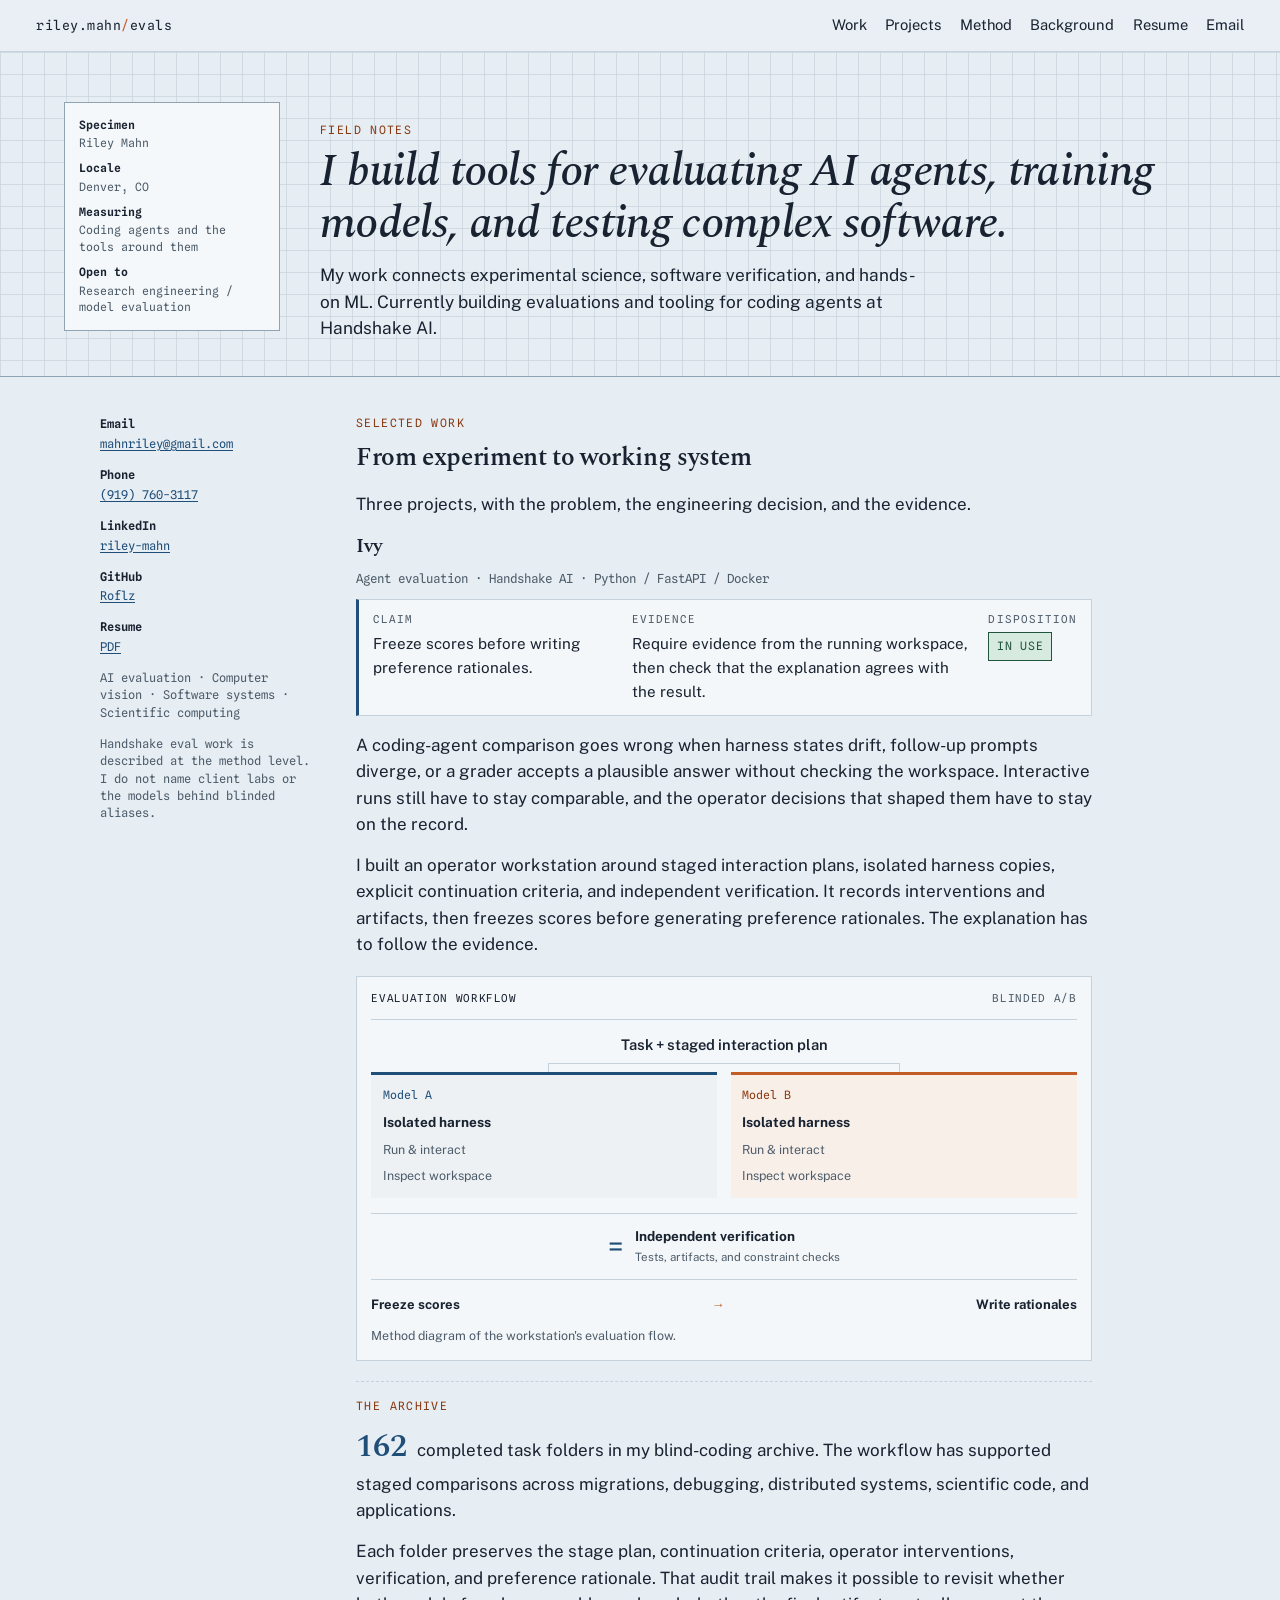
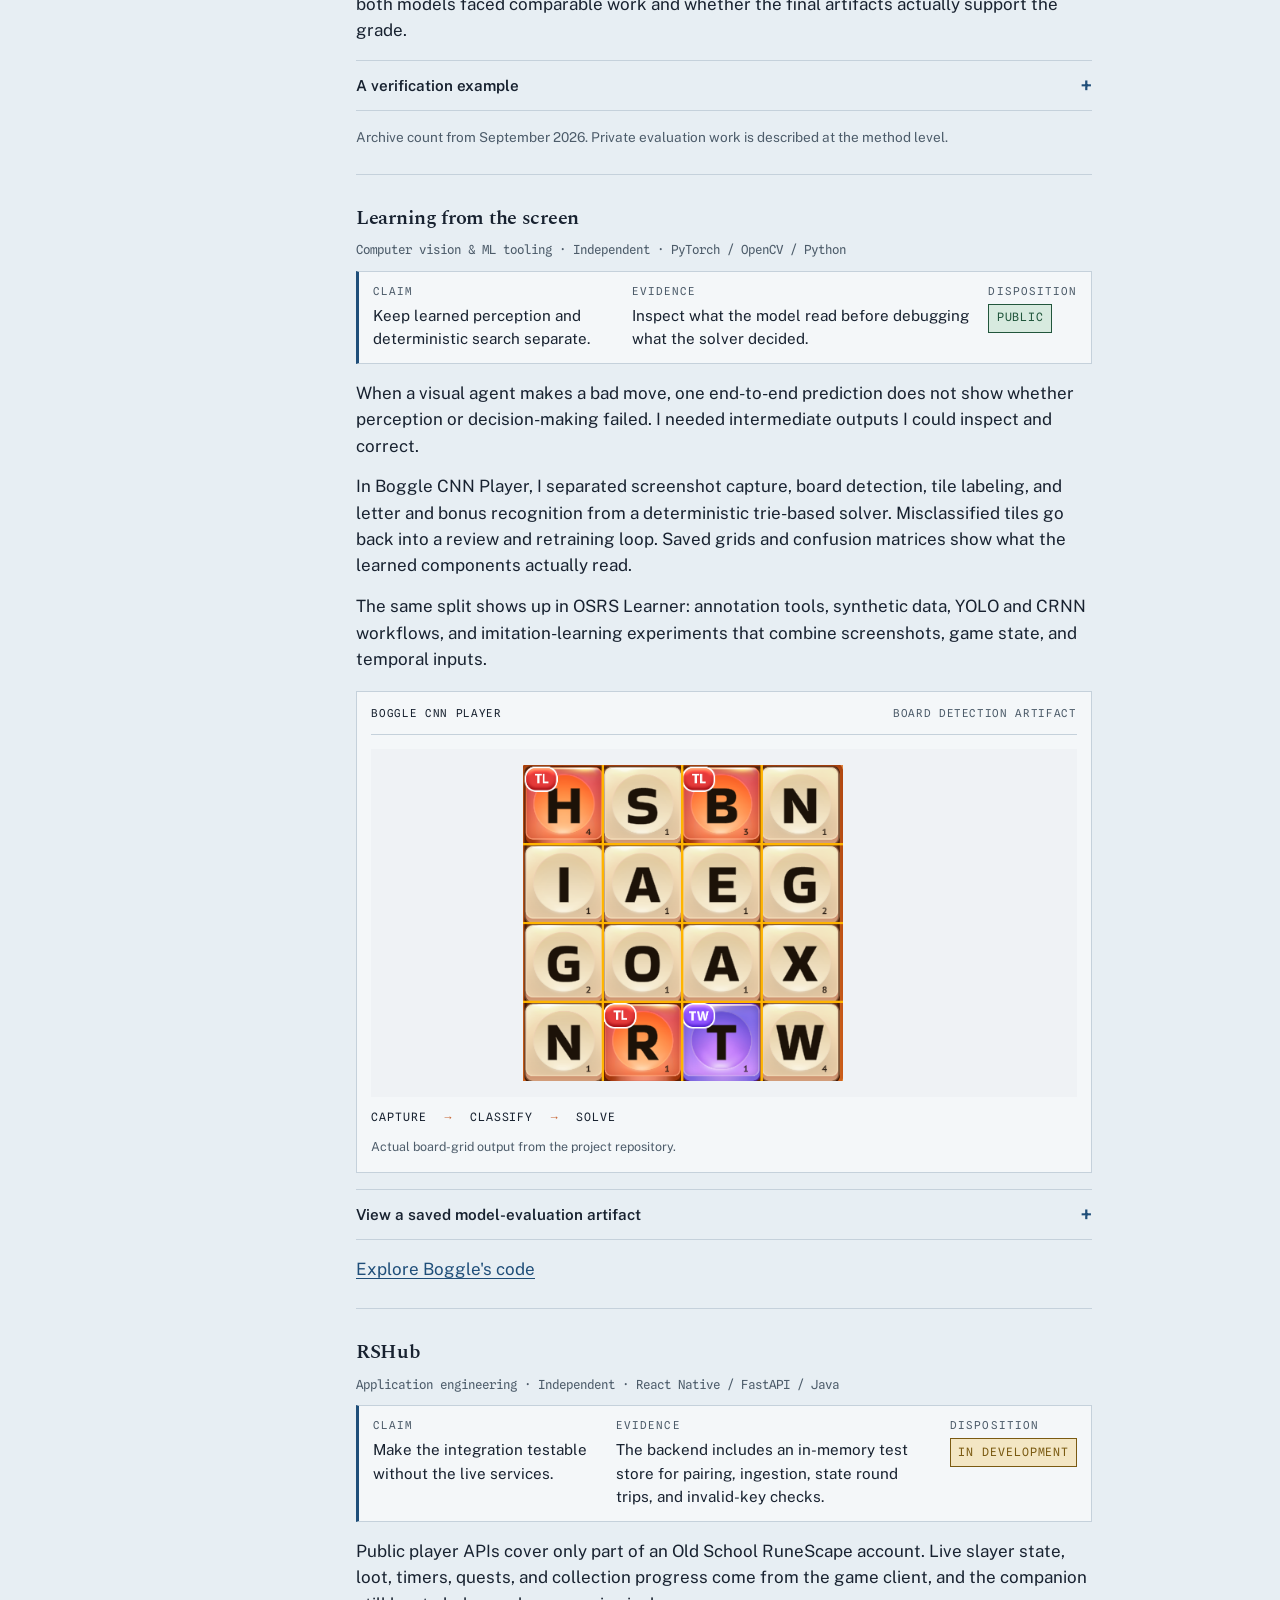
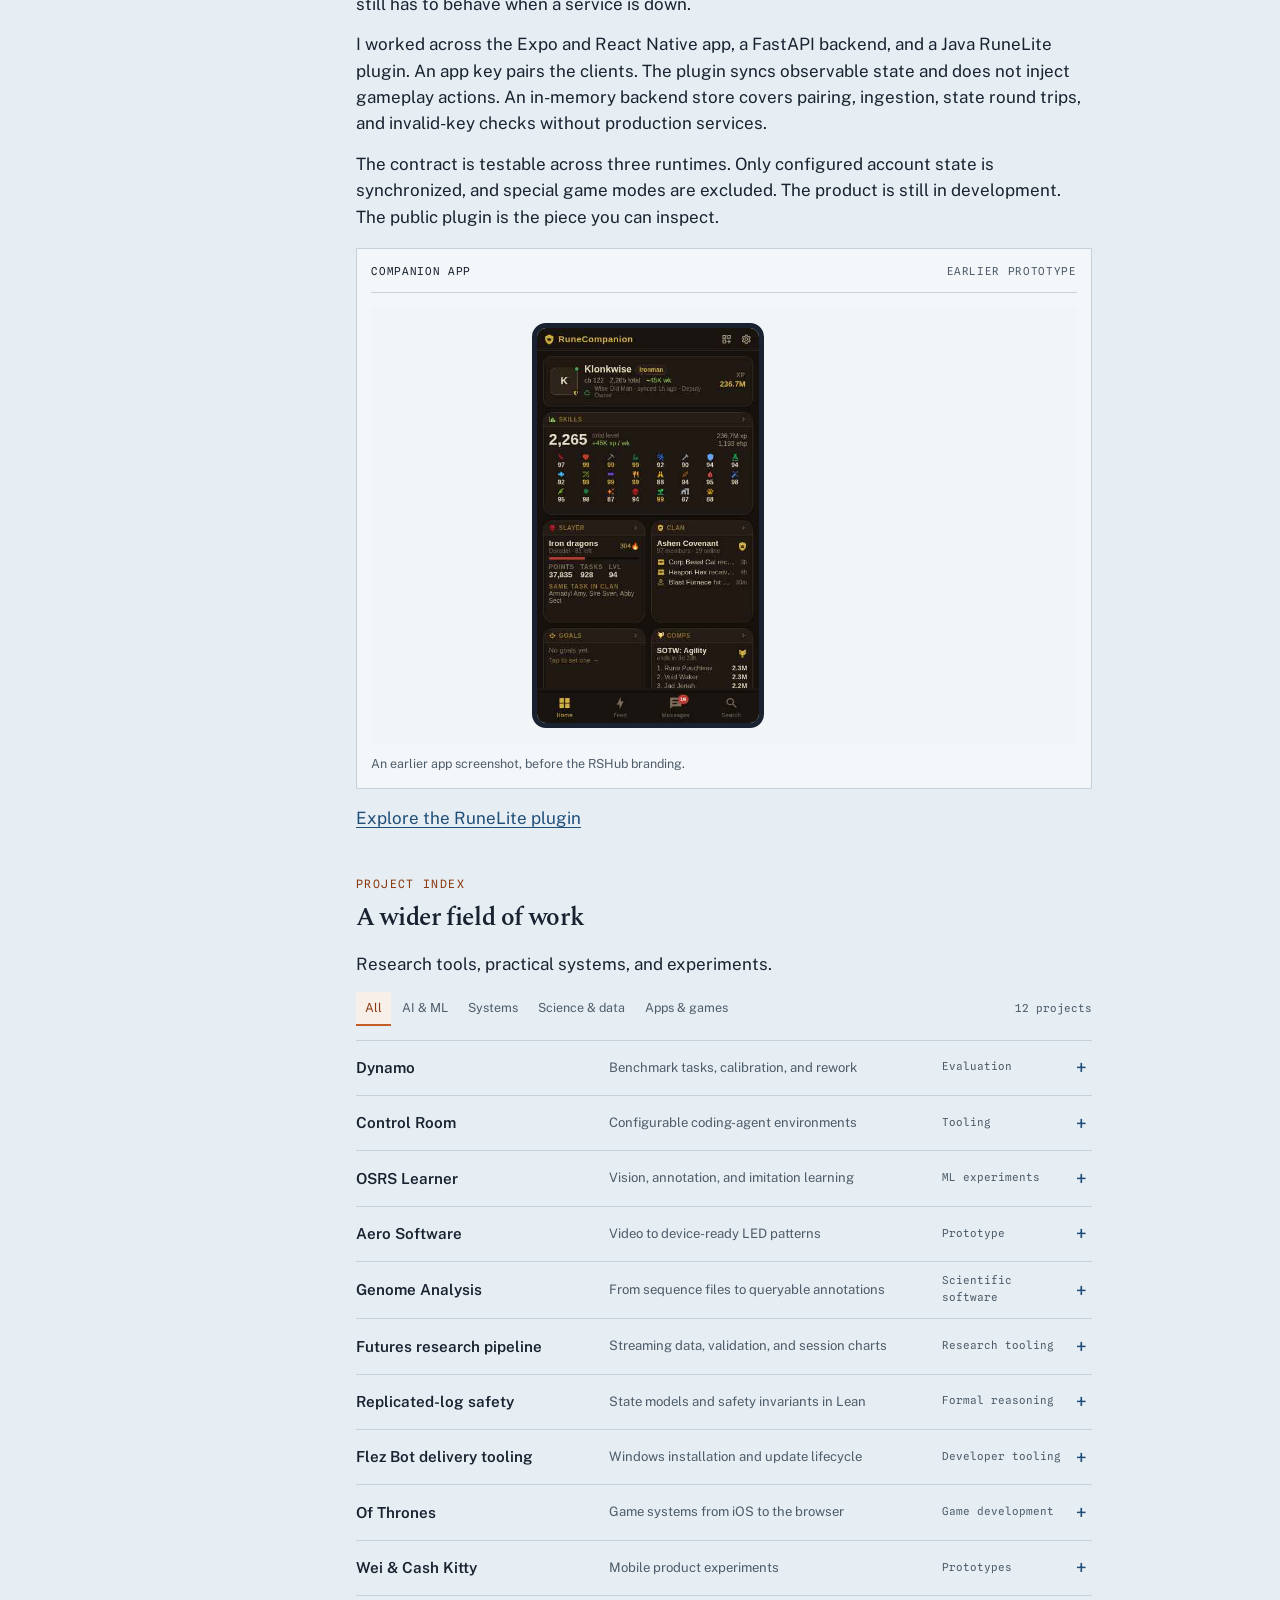
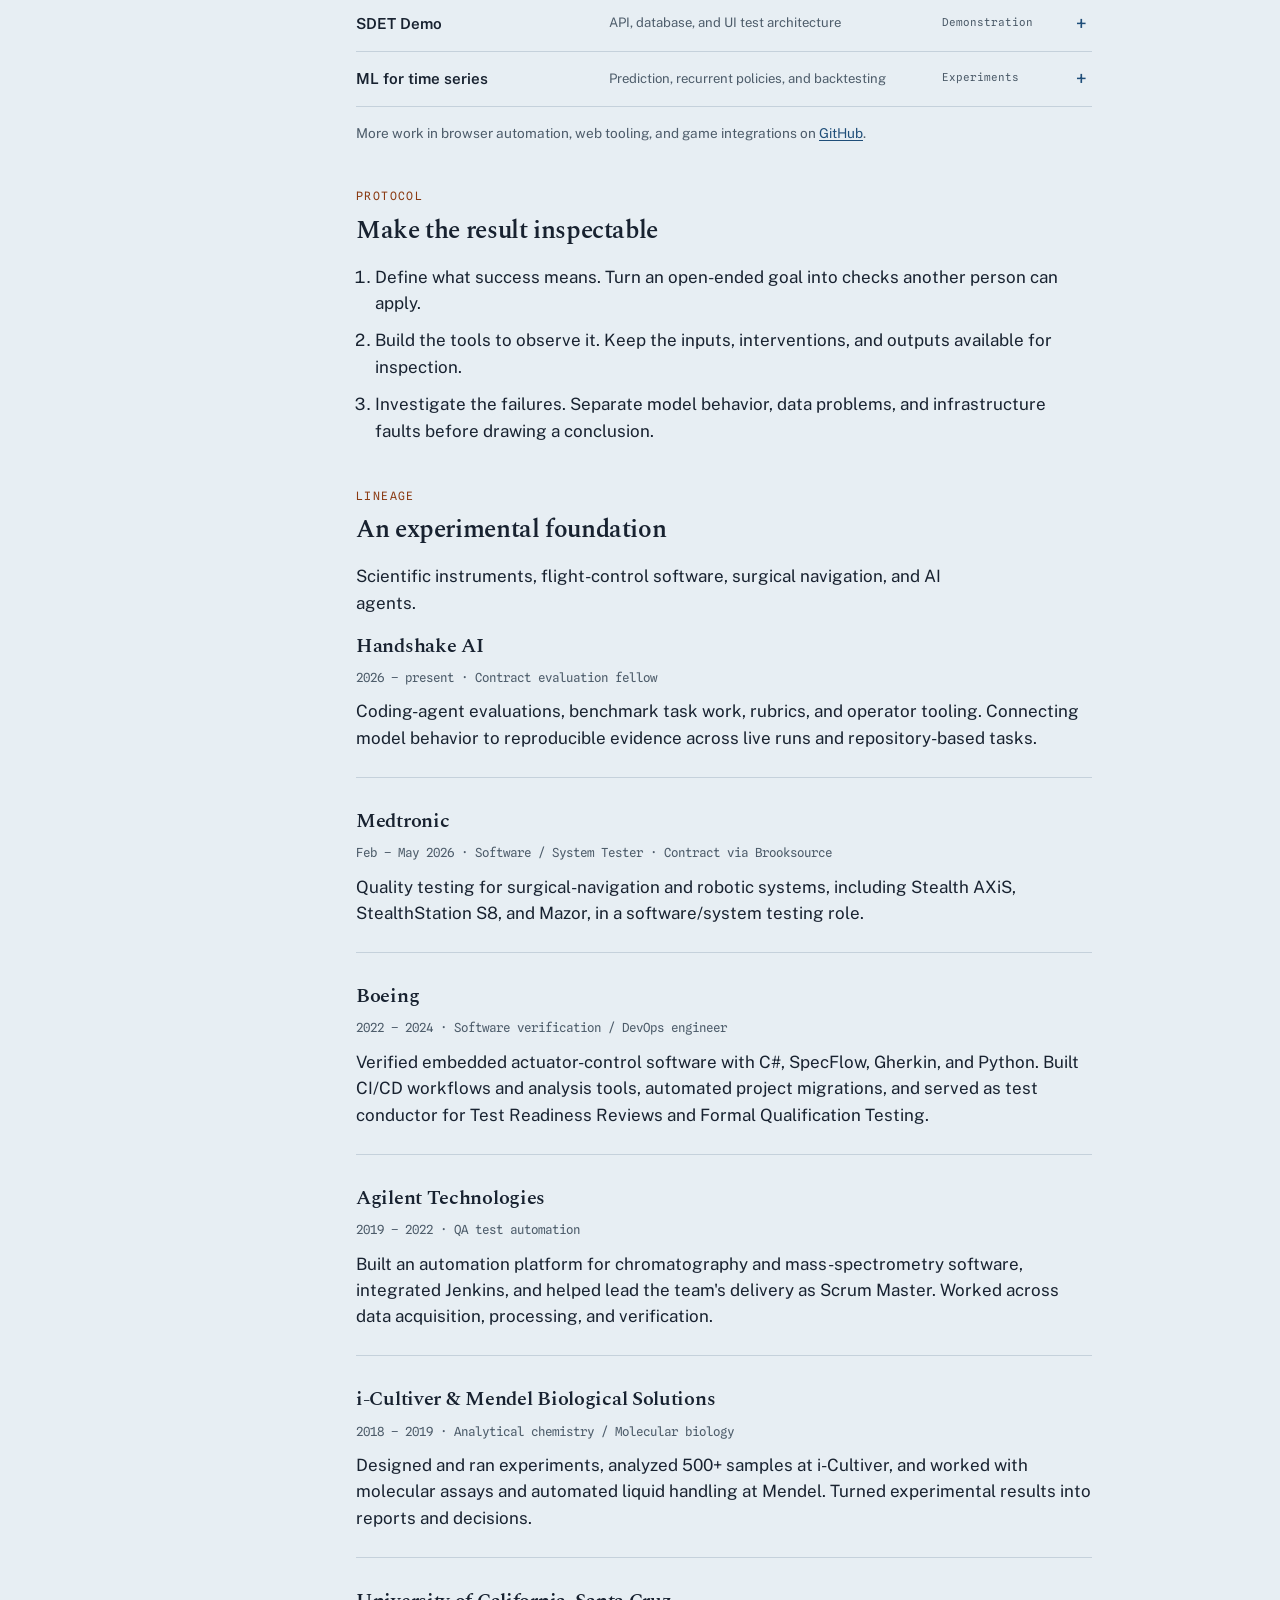
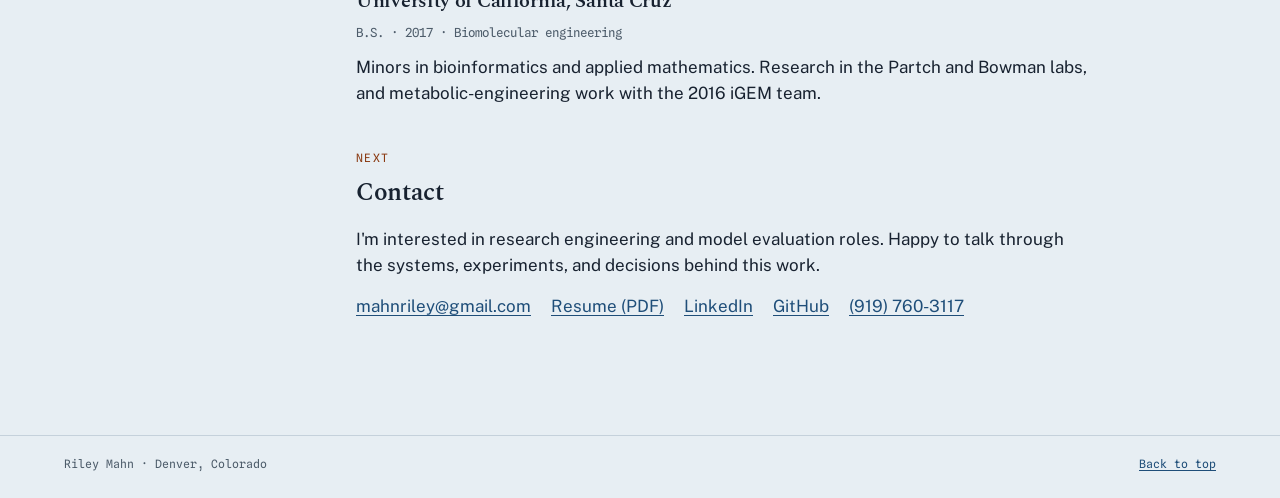
==== commit 6a6d3333: "Rewrite project sections as compact case studies. Each project now states the problem, the engineeri" ====
--- a/index.html
+++ b/index.html
@@ -78,7 +78,7 @@
       <section id="work" aria-labelledby="work-title">
         <p class="kicker">Selected work</p>
         <h2 id="work-title">From experiment to working system</h2>
-        <p class="prose">Three projects, and the engineering behind them.</p>
+        <p class="prose">Three projects, with the problem, the engineering decision, and the evidence.</p>
 
         <article class="run" id="ivy" aria-labelledby="ivy-title">
           <h3 id="ivy-title">Ivy</h3>
@@ -97,8 +97,8 @@
               <dd><span class="stamp pass">In use</span></dd>
             </div>
           </dl>
-          <p>Evaluating coding agents means managing more than their final answers. The environment, the follow-up prompts, and the verification all affect what a comparison tells you.</p>
-          <p>I built an operator workstation to prepare and steer blinded A/B runs, collect evidence, and produce grading reports. Each model works in its own harness copy, with independent checks before the scores are frozen.</p>
+          <p>A coding-agent comparison goes wrong when harness states drift, follow-up prompts diverge, or a grader accepts a plausible answer without checking the workspace. Interactive runs still have to stay comparable, and the operator decisions that shaped them have to stay on the record.</p>
+          <p>I built an operator workstation around staged interaction plans, isolated harness copies, explicit continuation criteria, and independent verification. It records interventions and artifacts, then freezes scores before generating preference rationales. The explanation has to follow the evidence.</p>
           <figure class="workflow-figure">
             <div class="figure-label"><span>Evaluation workflow</span><span>Blinded A/B</span></div>
             <div class="workflow-start">Task + staged interaction plan</div>
@@ -111,9 +111,9 @@
             <figcaption>Method diagram of the workstation's evaluation flow.</figcaption>
           </figure>
           <div class="notebook" id="ivy-notebook">
-            <p class="kicker">The experiments</p>
-            <p class="archive-line"><span class="archive-count">162</span> completed task folders in my blind-coding archive. Staged comparisons across migrations, debugging, distributed systems, scientific code, and applications.</p>
-            <p>The archive records stage plans, continuation criteria, operator interventions, verification, and preference rationales. I check whether both models faced comparable work and whether the final artifacts support the grade.</p>
+            <p class="kicker">The archive</p>
+            <p class="archive-line"><span class="archive-count">162</span> completed task folders in my blind-coding archive. The workflow has supported staged comparisons across migrations, debugging, distributed systems, scientific code, and applications.</p>
+            <p>Each folder preserves the stage plan, continuation criteria, operator interventions, verification, and preference rationale. That audit trail makes it possible to revisit whether both models faced comparable work and whether the final artifacts actually support the grade.</p>
             <details class="process-detail">
               <summary>A verification example <span aria-hidden="true">+</span></summary>
               <div>
@@ -143,8 +143,9 @@
               <dd><span class="stamp pass">Public</span></dd>
             </div>
           </dl>
-          <p>In Boggle CNN Player, I connected screenshot capture, tile labeling, letter and bonus recognition, and a trie-based board solver. A review loop brings misclassified tiles back into labeling and training.</p>
-          <p>OSRS Learner extends this work into annotation tools, synthetic data, YOLO/CRNN workflows, and imitation-learning experiments that combine screenshots, game state, and temporal inputs.</p>
+          <p>When a visual agent makes a bad move, one end-to-end prediction does not show whether perception or decision-making failed. I needed intermediate outputs I could inspect and correct.</p>
+          <p>In Boggle CNN Player, I separated screenshot capture, board detection, tile labeling, and letter and bonus recognition from a deterministic trie-based solver. Misclassified tiles go back into a review and retraining loop. Saved grids and confusion matrices show what the learned components actually read.</p>
+          <p>The same split shows up in OSRS Learner: annotation tools, synthetic data, YOLO and CRNN workflows, and imitation-learning experiments that combine screenshots, game state, and temporal inputs.</p>
           <figure class="vision-figure">
             <div class="figure-label"><span>Boggle CNN Player</span><span>Board detection artifact</span></div>
             <div class="board-image">
@@ -182,8 +183,9 @@
               <dd><span class="stamp hold">In development</span></dd>
             </div>
           </dl>
-          <p>A companion for Old School RuneScape that brings account progress, slayer tasks, loot, and timers into a mobile interface.</p>
-          <p>I worked across the Expo/React Native app, FastAPI backend, and Java RuneLite plugin. The integration combines public player data with state the plugin can observe, using an app key to pair the clients.</p>
+          <p>Public player APIs cover only part of an Old School RuneScape account. Live slayer state, loot, timers, quests, and collection progress come from the game client, and the companion still has to behave when a service is down.</p>
+          <p>I worked across the Expo and React Native app, a FastAPI backend, and a Java RuneLite plugin. An app key pairs the clients. The plugin syncs observable state and does not inject gameplay actions. An in-memory backend store covers pairing, ingestion, state round trips, and invalid-key checks without production services.</p>
+          <p>The contract is testable across three runtimes. Only configured account state is synchronized, and special game modes are excluded. The product is still in development. The public plugin is the piece you can inspect.</p>
           <figure class="companion-figure">
             <div class="figure-label"><span>Companion app</span><span>Earlier prototype</span></div>
             <div class="phone-stage">
@@ -216,7 +218,7 @@
           <details class="project-row" data-fields="ai systems">
             <summary><span class="project-name">Dynamo</span><span class="project-description">Benchmark tasks, calibration, and rework</span><span class="project-kind">Evaluation</span><span class="expand-mark" aria-hidden="true">+</span></summary>
             <div class="project-body">
-              <p>Task design and rework across ML infrastructure, compiler lowering, security, scientific computing, and systems repair. The surrounding tooling covers reviewer findings, hidden verifiers, calibration, and submission evidence.</p>
+              <p>Benchmark tasks can reward a plausible answer while missing the capability they were meant to measure. I use reviewer findings and verifier output to rework tasks across ML infrastructure, compiler lowering, security, scientific computing, and systems repair, then package reproducible submission evidence instead of grading from prose alone.</p>
               <p class="meta">Python / Docker / Harbor / Task verification</p>
               <p class="small-note">Private contract work. Contributions include task rework; underlying tasks may have other original authors.</p>
             </div>
@@ -224,7 +226,7 @@
           <details class="project-row" data-fields="ai systems">
             <summary><span class="project-name">Control Room</span><span class="project-description">Configurable coding-agent environments</span><span class="project-kind">Tooling</span><span class="expand-mark" aria-hidden="true">+</span></summary>
             <div class="project-body">
-              <p>A launcher for Codex and Claude harness environments, with workspace mounting and session continuation. Built as a separate tool alongside the Ivy evaluation workstation.</p>
+              <p>Repeated agent experiments were slowed by one-off environment setup. I built a separate launcher for Codex and Claude harnesses that standardizes workspace mounting and session continuation while keeping environment control outside the Ivy grading workflow.</p>
               <p class="meta">Python / Docker / CLI</p>
               <p class="small-note">Private repository.</p>
             </div>
@@ -232,7 +234,7 @@
           <details class="project-row" data-fields="ai">
             <summary><span class="project-name">OSRS Learner</span><span class="project-description">Vision, annotation, and imitation learning</span><span class="project-kind">ML experiments</span><span class="expand-mark" aria-hidden="true">+</span></summary>
             <div class="project-body">
-              <p>Tools for screenshot capture, data labeling, synthetic data, training, and verification. Imitation-learning experiments combine game-state features, image encoders, and temporal inputs, with action-level evaluation.</p>
+              <p>Visual agents are difficult to improve when collection, labeling, training, and evaluation live in separate ad hoc scripts. This project connects screenshot capture, annotation, synthetic data, YOLO/CRNN training, and action-level verification, then tests imitation-learning models with image, game-state, and temporal inputs.</p>
               <p class="meta">Python / PyTorch / YOLO / CRNN</p>
               <p><a href="#vision">See the vision case study</a></p>
             </div>
@@ -240,7 +242,7 @@
           <details class="project-row" data-fields="systems science">
             <summary><span class="project-name">Aero Software</span><span class="project-description">Video to device-ready LED patterns</span><span class="project-kind">Prototype</span><span class="expand-mark" aria-hidden="true">+</span></summary>
             <div class="project-body">
-              <p>A video-processing pipeline for a spatial LED display. It normalizes frames, samples them in polar coordinates, and writes a binary lookup table for 144 LEDs across 240 angular bins. Separate inspection and preview tools help check the output.</p>
+              <p>A spatial LED display needs deterministic device data from ordinary video. I built a pipeline that normalizes frames, samples them in polar coordinates, and writes a binary lookup table for 144 LEDs across 240 angular bins; separate preview and inspection tools make the transformation checkable before it reaches the hardware.</p>
               <p class="meta">Python / OpenCV / NumPy / Binary formats</p>
               <p class="small-note">Private software prototype, alongside the Aero Graphix hardware/design work.</p>
             </div>
@@ -248,7 +250,7 @@
           <details class="project-row" data-fields="science">
             <summary><span class="project-name">Genome Analysis</span><span class="project-description">From sequence files to queryable annotations</span><span class="project-kind">Scientific software</span><span class="expand-mark" aria-hidden="true">+</span></summary>
             <div class="project-body">
-              <p>A pipeline for FASTA and GenBank data, with Django/PostgreSQL storage, annotation export, and R visualization. Connects my biomolecular-engineering background with practical data software.</p>
+              <p>Raw FASTA sequences and GenBank annotations are difficult to inspect as a connected dataset. I built an ingestion path into Django/PostgreSQL, exposed queryable features in an admin UI, and added CSV export plus R visualizations for feature distributions, lengths, and gene density.</p>
               <p class="meta">Python / Biopython / Django / PostgreSQL / R</p>
               <p><a href="https://github.com/Roflz/Genome_Analysis">View repository</a></p>
             </div>
@@ -256,7 +258,7 @@
           <details class="project-row" data-fields="science systems">
             <summary><span class="project-name">Futures research pipeline</span><span class="project-description">Streaming data, validation, and session charts</span><span class="project-kind">Research tooling</span><span class="expand-mark" aria-hidden="true">+</span></summary>
             <div class="project-body">
-              <p>Offline tooling for minute-level futures datasets: bounded-memory processing, trading-session boundaries, validation reports, provenance, and an interactive session viewer. Synthetic fixtures support pipeline checks.</p>
+              <p>Minute-level market research becomes unreliable when session boundaries, missing records, or provenance disappear inside preprocessing. This offline pipeline uses bounded-memory processing, explicit trading sessions, validation reports, synthetic fixtures, and an interactive viewer so each derived dataset can be traced and checked.</p>
               <p class="meta">Python / FastAPI / Data validation / Time series</p>
               <p class="small-note">Private research tooling; not a live trading system.</p>
             </div>
@@ -264,7 +266,7 @@
           <details class="project-row" data-fields="systems science">
             <summary><span class="project-name">Replicated-log safety</span><span class="project-description">State models and safety invariants in Lean</span><span class="project-kind">Formal reasoning</span><span class="expand-mark" aria-hidden="true">+</span></summary>
             <div class="project-body">
-              <p>Development work on a replicated-log model, safety specifications, and proof source. Covers invariant preservation, compatible committed logs, and agreement on entries at the same index.</p>
+              <p>I used Lean to make replicated-log safety claims precise rather than leaving them as informal expectations. The model and proof source cover invariant preservation, compatibility of committed logs, and agreement when two committed entries share an index.</p>
               <p class="meta">Lean / State machines / Distributed systems</p>
               <p class="small-note">Private development project.</p>
             </div>
@@ -272,7 +274,7 @@
           <details class="project-row" data-fields="systems">
             <summary><span class="project-name">Flez Bot delivery tooling</span><span class="project-description">Windows installation and update lifecycle</span><span class="project-kind">Developer tooling</span><span class="expand-mark" aria-hidden="true">+</span></summary>
             <div class="project-body">
-              <p>Installer and launcher tooling with update staging, backups, and a rollback design. Release workflows package the runtime and publish versioned artifacts and checksums.</p>
+              <p>An updater should not replace a working installation until the new bundle proves healthy. I separated installer, launcher, and updater responsibilities; staged checksummed release artifacts; and designed atomic swaps, backups, health checks, and rollback into the Windows delivery lifecycle.</p>
               <p class="meta">Python / PowerShell / GitHub Actions / Inno Setup</p>
               <p><a href="https://github.com/Roflz/flez-bot">View repository</a></p>
             </div>
@@ -280,7 +282,7 @@
           <details class="project-row" data-fields="apps">
             <summary><span class="project-name">Of Thrones</span><span class="project-description">Game systems from iOS to the browser</span><span class="project-kind">Game development</span><span class="expand-mark" aria-hidden="true">+</span></summary>
             <div class="project-body">
-              <p>Work spanning an earlier Swift/SpriteKit project and a browser prototype with turn-based battles, abilities, crafting, resource systems, and a Three.js world layer.</p>
+              <p>I used the same game concept to explore state-heavy systems on two platforms: an earlier Swift/SpriteKit build and a browser prototype. The work covers turn-based battles, abilities, crafting, resource loops, and a Three.js world layer.</p>
               <p class="meta">Swift / SpriteKit / JavaScript / Three.js</p>
               <p><a href="https://github.com/Roflz/Of-Thrones">View the iOS repository</a></p>
             </div>
@@ -288,14 +290,14 @@
           <details class="project-row" data-fields="apps">
             <summary><span class="project-name">Wei &amp; Cash Kitty</span><span class="project-description">Mobile product experiments</span><span class="project-kind">Prototypes</span><span class="expand-mark" aria-hidden="true">+</span></summary>
             <div class="project-body">
-              <p>Wei explores a daily-wisdom reading experience with local persistence. Cash Kitty explores game, tournament, goal, and wallet flows using demo data. Both are mobile application prototypes.</p>
+              <p>These prototypes test product flows before committing to backend infrastructure. Wei explores a daily-wisdom reading loop with local persistence; Cash Kitty uses demo data to explore game, tournament, goal, and wallet interactions in a mobile interface.</p>
               <p class="meta">React Native / Expo / TypeScript</p>
             </div>
           </details>
           <details class="project-row" data-fields="systems">
             <summary><span class="project-name">SDET Demo</span><span class="project-description">API, database, and UI test architecture</span><span class="project-kind">Demonstration</span><span class="expand-mark" aria-hidden="true">+</span></summary>
             <div class="project-body">
-              <p>A C#/.NET testing scaffold with reusable fixtures, data factories, database checks, and Selenium smoke tests for an insurance-themed application.</p>
+              <p>This C#/.NET scaffold puts broad, stable coverage at the API layer, adds database assertions for persistent state, and limits Selenium to high-value smoke paths. Reusable fixtures, data factories, and configuration keep the same architecture usable locally and in CI.</p>
               <p class="meta">C# / .NET / SQL / Selenium</p>
               <p><a href="https://github.com/Roflz/sdet_demo">View repository</a></p>
             </div>
@@ -303,7 +305,7 @@
           <details class="project-row" data-fields="ai science">
             <summary><span class="project-name">ML for time series</span><span class="project-description">Prediction, recurrent policies, and backtesting</span><span class="project-kind">Experiments</span><span class="expand-mark" aria-hidden="true">+</span></summary>
             <div class="project-body">
-              <p>Stock-prediction and recurrent-PPO experiments with data preparation, model training, hyperparameter search, and evaluation. These are learning and research projects, with no claim of trading profitability.</p>
+              <p>These stock-prediction and recurrent-PPO experiments cover the research loop: data preparation, training, hyperparameter search, backtesting, and evaluation. They are learning projects, with no claim of live-trading profitability.</p>
               <p class="meta">Python / Keras / Recurrent PPO / Optuna</p>
               <p><a href="https://github.com/Roflz/crypto_trader">View recurrent-PPO work</a></p>
             </div>
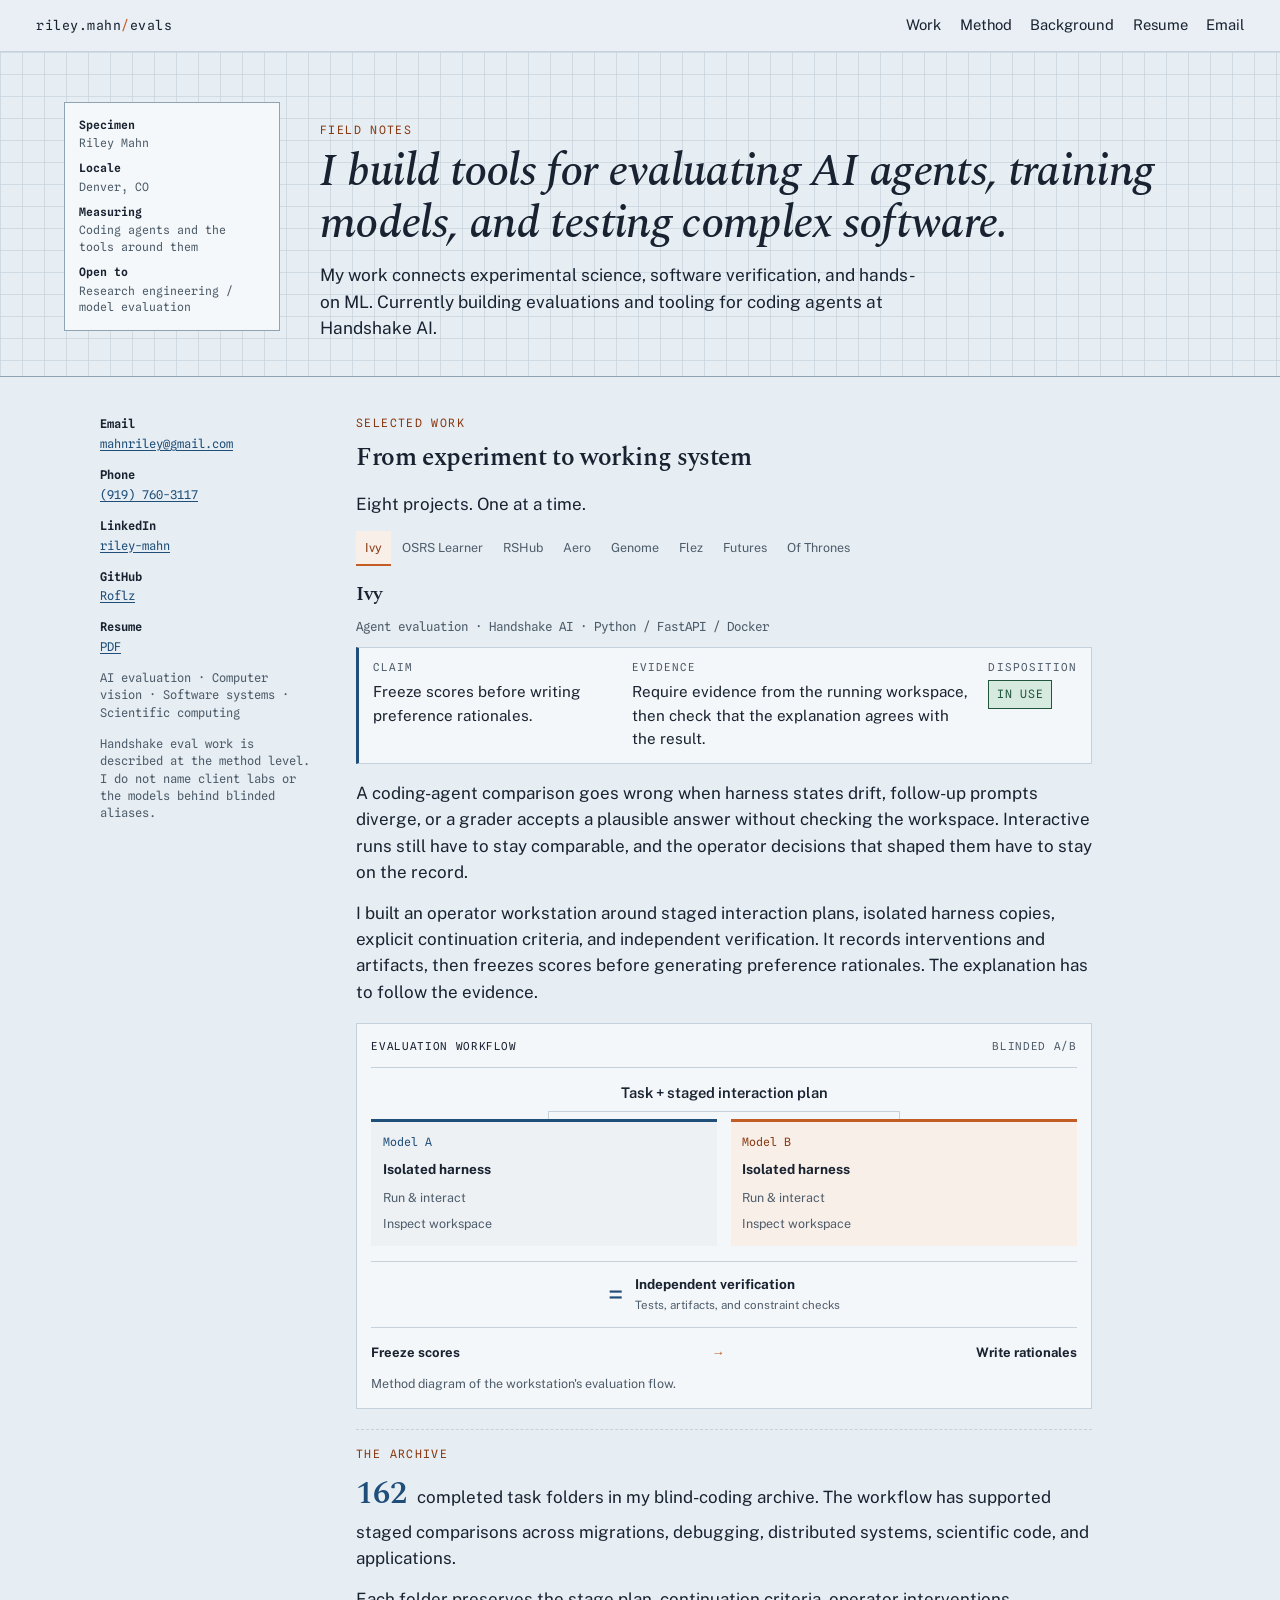
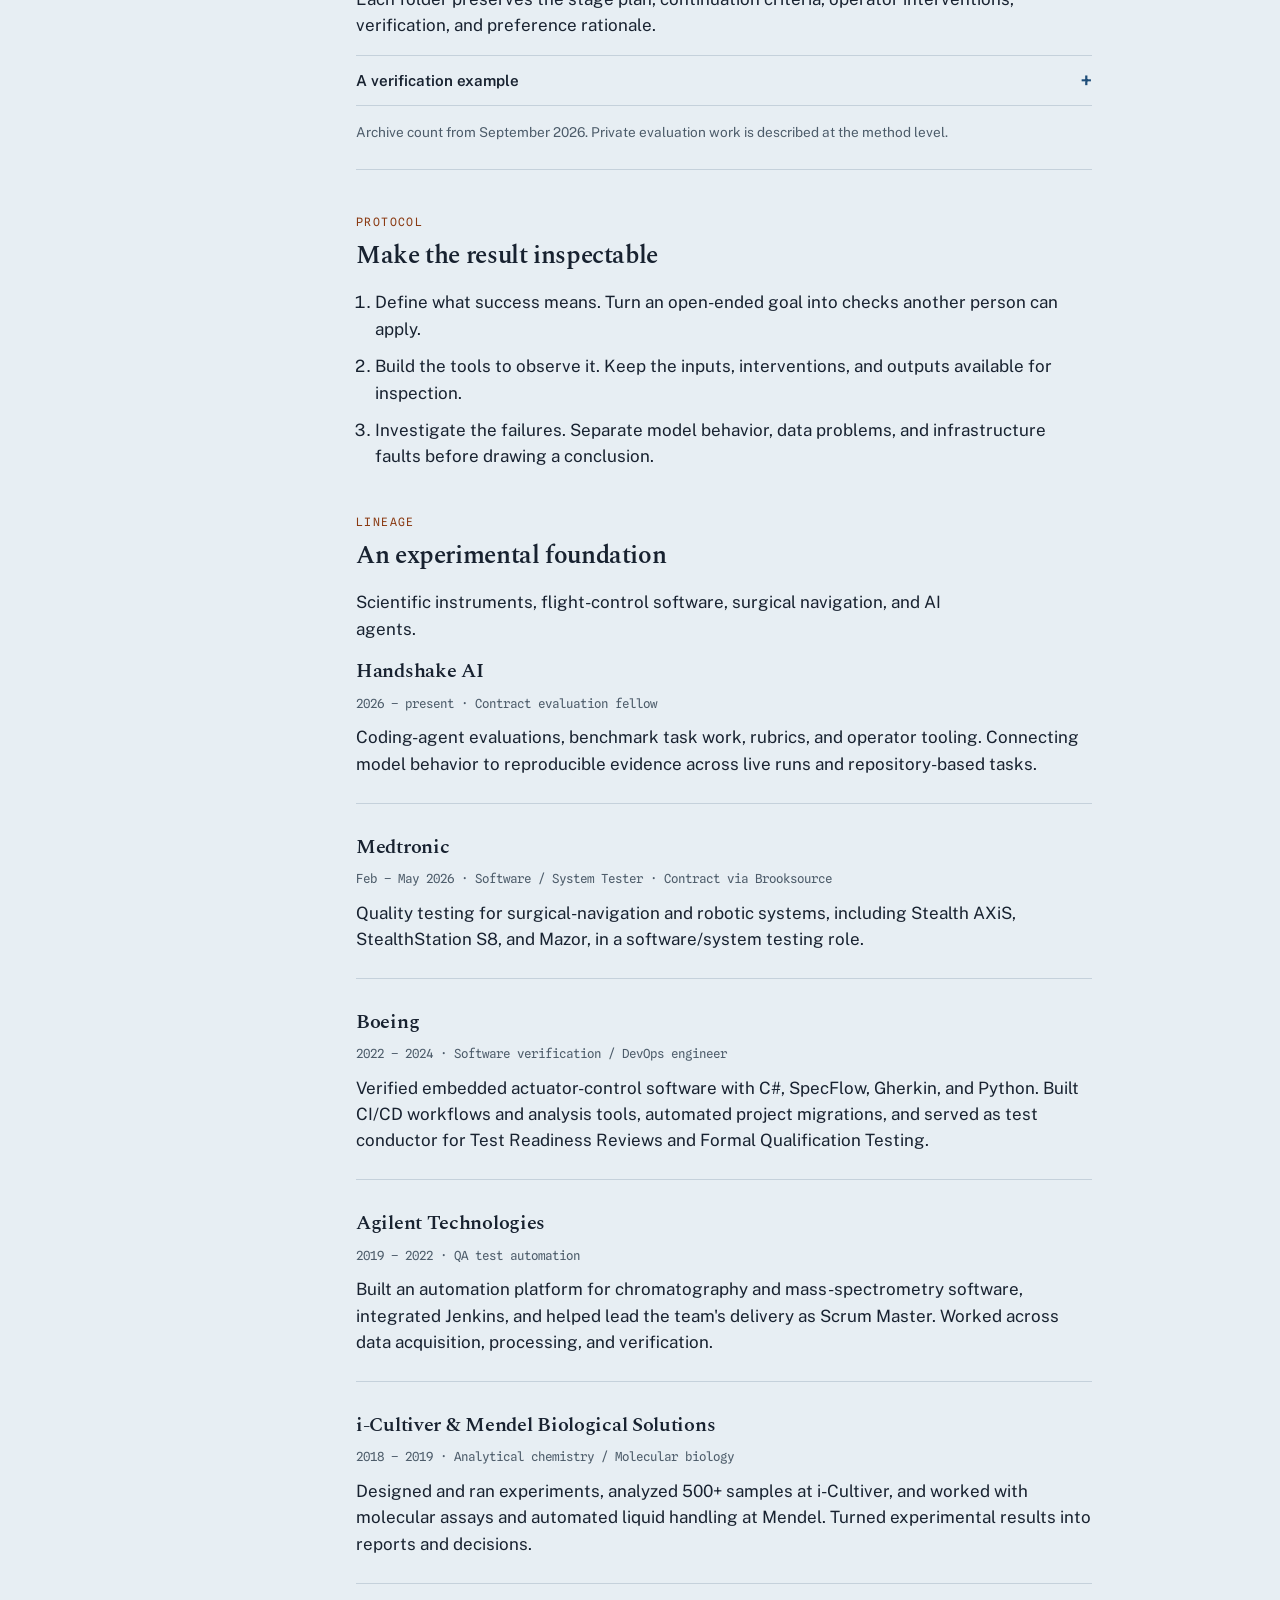
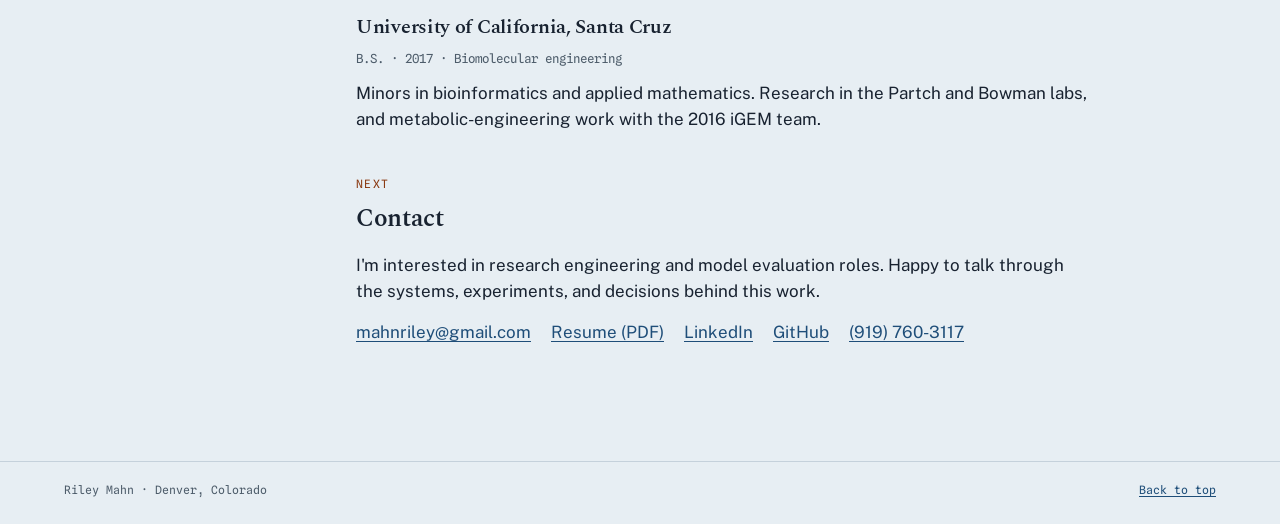
==== commit 91d10a5d: "Replace the project index with eight switchable chapters. The strongest projects were split across a" ====
--- a/index.html
+++ b/index.html
@@ -35,7 +35,6 @@
     <a class="mark" href="#top">riley.mahn<span>/</span>evals</a>
     <nav class="nav" aria-label="Primary">
       <a href="#work">Work</a>
-      <a href="#projects">Projects</a>
       <a href="#method">Method</a>
       <a href="#background">Background</a>
       <a href="Riley_Mahn_Resume_Model_Evaluations.pdf">Resume</a>
@@ -78,9 +77,22 @@
       <section id="work" aria-labelledby="work-title">
         <p class="kicker">Selected work</p>
         <h2 id="work-title">From experiment to working system</h2>
-        <p class="prose">Three projects, with the problem, the engineering decision, and the evidence.</p>
-
-        <article class="run" id="ivy" aria-labelledby="ivy-title">
+        <p class="prose">Eight projects. One at a time.</p>
+        <div class="project-toolbar chapter-toolbar" hidden>
+          <fieldset class="project-filters">
+            <legend class="sr-only">Choose a project</legend>
+            <label><input type="radio" name="chapter" value="ivy" checked /><span>Ivy</span></label>
+            <label><input type="radio" name="chapter" value="osrs" /><span>OSRS Learner</span></label>
+            <label><input type="radio" name="chapter" value="rshub" /><span>RSHub</span></label>
+            <label><input type="radio" name="chapter" value="aero" /><span>Aero</span></label>
+            <label><input type="radio" name="chapter" value="genome" /><span>Genome</span></label>
+            <label><input type="radio" name="chapter" value="flez" /><span>Flez</span></label>
+            <label><input type="radio" name="chapter" value="futures" /><span>Futures</span></label>
+            <label><input type="radio" name="chapter" value="thrones" /><span>Of Thrones</span></label>
+          </fieldset>
+        </div>
+
+        <article class="run" data-chapter="ivy" aria-labelledby="ivy-title">
           <h3 id="ivy-title">Ivy</h3>
           <p class="meta">Agent evaluation · Handshake AI · Python / FastAPI / Docker</p>
           <dl class="gate">
@@ -110,10 +122,10 @@
             <div class="workflow-end"><strong>Freeze scores</strong><span aria-hidden="true">&#8594;</span><strong>Write rationales</strong></div>
             <figcaption>Method diagram of the workstation's evaluation flow.</figcaption>
           </figure>
-          <div class="notebook" id="ivy-notebook">
+          <div class="notebook">
             <p class="kicker">The archive</p>
             <p class="archive-line"><span class="archive-count">162</span> completed task folders in my blind-coding archive. The workflow has supported staged comparisons across migrations, debugging, distributed systems, scientific code, and applications.</p>
-            <p>Each folder preserves the stage plan, continuation criteria, operator interventions, verification, and preference rationale. That audit trail makes it possible to revisit whether both models faced comparable work and whether the final artifacts actually support the grade.</p>
+            <p>Each folder preserves the stage plan, continuation criteria, operator interventions, verification, and preference rationale.</p>
             <details class="process-detail">
               <summary>A verification example <span aria-hidden="true">+</span></summary>
               <div>
@@ -126,8 +138,8 @@
           </div>
         </article>
 
-        <article class="run" id="vision" aria-labelledby="vision-title">
-          <h3 id="vision-title">Learning from the screen</h3>
+        <article class="run" data-chapter="osrs" aria-labelledby="osrs-title">
+          <h3 id="osrs-title">OSRS Learner</h3>
           <p class="meta">Computer vision &amp; ML tooling · Independent · PyTorch / OpenCV / Python</p>
           <dl class="gate">
             <div>
@@ -140,33 +152,33 @@
             </div>
             <div>
               <dt>Disposition</dt>
-              <dd><span class="stamp pass">Public</span></dd>
+              <dd><span class="stamp hold">Private</span></dd>
             </div>
           </dl>
           <p>When a visual agent makes a bad move, one end-to-end prediction does not show whether perception or decision-making failed. I needed intermediate outputs I could inspect and correct.</p>
-          <p>In Boggle CNN Player, I separated screenshot capture, board detection, tile labeling, and letter and bonus recognition from a deterministic trie-based solver. Misclassified tiles go back into a review and retraining loop. Saved grids and confusion matrices show what the learned components actually read.</p>
-          <p>The same split shows up in OSRS Learner: annotation tools, synthetic data, YOLO and CRNN workflows, and imitation-learning experiments that combine screenshots, game state, and temporal inputs.</p>
+          <p>OSRS Learner connects screenshot capture, annotation, synthetic data, YOLO and CRNN training, and action-level verification. Imitation-learning experiments take image, game-state, and temporal inputs. Boggle CNN Player is the public slice of the same split.</p>
           <figure class="vision-figure">
             <div class="figure-label"><span>Boggle CNN Player</span><span>Board detection artifact</span></div>
             <div class="board-image">
               <a class="image-link" href="assets/boggle-board-grid.png" target="_blank" rel="noopener" aria-label="Open the Boggle board image at full size">
-                <img src="assets/boggle-board-grid.png" alt="Captured four-by-four Boggle board with an overlaid grid separating the letter and bonus tiles." width="403" height="397" loading="lazy" />
+                <img src="assets/boggle-board-grid.png" alt="Captured four-by-four Boggle board with an overlaid grid separating the letter and bonus tiles." width="403" height="397" />
               </a>
             </div>
             <p class="vision-steps"><span>Capture</span><span>Classify</span><span>Solve</span></p>
-            <figcaption>Actual board-grid output from the project repository.</figcaption>
+            <figcaption>Actual board-grid output from the public repository.</figcaption>
           </figure>
           <details class="artifact-detail">
             <summary>View a saved model-evaluation artifact <span aria-hidden="true">+</span></summary>
             <figure>
-              <img src="assets/boggle-confusion.png" alt="Side-by-side confusion matrices for the project's letter and tile-bonus classifiers." width="1200" height="600" loading="lazy" />
+              <img src="assets/boggle-confusion.png" alt="Side-by-side confusion matrices for the project's letter and tile-bonus classifiers." width="1200" height="600" />
               <figcaption>Confusion matrices saved in the repository from a development run. This figure is not a claim of performance on new, unseen boards.</figcaption>
             </figure>
           </details>
           <p><a href="https://github.com/Roflz/boggle_cnn_player">Explore Boggle's code</a></p>
-        </article>
-
-        <article class="run" id="rshub" aria-labelledby="rshub-title">
+          <p class="small-note">The learner repository is private. Boggle is the piece a stranger can open.</p>
+        </article>
+
+        <article class="run" data-chapter="rshub" aria-labelledby="rshub-title">
           <h3 id="rshub-title">RSHub</h3>
           <p class="meta">Application engineering · Independent · React Native / FastAPI / Java</p>
           <dl class="gate">
@@ -184,134 +196,124 @@
             </div>
           </dl>
           <p>Public player APIs cover only part of an Old School RuneScape account. Live slayer state, loot, timers, quests, and collection progress come from the game client, and the companion still has to behave when a service is down.</p>
-          <p>I worked across the Expo and React Native app, a FastAPI backend, and a Java RuneLite plugin. An app key pairs the clients. The plugin syncs observable state and does not inject gameplay actions. An in-memory backend store covers pairing, ingestion, state round trips, and invalid-key checks without production services.</p>
-          <p>The contract is testable across three runtimes. Only configured account state is synchronized, and special game modes are excluded. The product is still in development. The public plugin is the piece you can inspect.</p>
+          <p>I worked across the Expo and React Native app, a FastAPI backend, and a Java RuneLite plugin. An app key pairs the clients. The plugin syncs observable state and does not inject gameplay actions.</p>
           <figure class="companion-figure">
             <div class="figure-label"><span>Companion app</span><span>Earlier prototype</span></div>
             <div class="phone-stage">
               <a class="image-link" href="assets/companion-prototype.jpeg" target="_blank" rel="noopener" aria-label="Open the companion app screenshot at full size">
-                <img src="assets/companion-prototype.jpeg" alt="Earlier RuneCompanion mobile prototype showing player progress, skills, slayer tasks, clan activity, and competitions." width="375" height="667" loading="lazy" />
+                <img src="assets/companion-prototype.jpeg" alt="Earlier RuneCompanion mobile prototype showing player progress, skills, slayer tasks, clan activity, and competitions." width="375" height="667" />
               </a>
             </div>
             <figcaption>An earlier app screenshot, before the RSHub branding.</figcaption>
           </figure>
           <p><a href="https://github.com/Roflz/rshub-plugin">Explore the RuneLite plugin</a></p>
-        </article>
-      </section>
-
-      <section id="projects" aria-labelledby="projects-title">
-        <p class="kicker">Project index</p>
-        <h2 id="projects-title">A wider field of work</h2>
-        <p class="prose">Research tools, practical systems, and experiments.</p>
-        <div class="project-toolbar" hidden>
-          <fieldset class="project-filters">
-            <legend class="sr-only">Filter projects by field</legend>
-            <label><input type="radio" name="project-filter" value="all" checked /><span>All</span></label>
-            <label><input type="radio" name="project-filter" value="ai" /><span>AI &amp; ML</span></label>
-            <label><input type="radio" name="project-filter" value="systems" /><span>Systems</span></label>
-            <label><input type="radio" name="project-filter" value="science" /><span>Science &amp; data</span></label>
-            <label><input type="radio" name="project-filter" value="apps" /><span>Apps &amp; games</span></label>
-          </fieldset>
-          <p id="project-count" class="project-count" role="status" aria-live="polite"></p>
-        </div>
-        <div class="project-list">
-          <details class="project-row" data-fields="ai systems">
-            <summary><span class="project-name">Dynamo</span><span class="project-description">Benchmark tasks, calibration, and rework</span><span class="project-kind">Evaluation</span><span class="expand-mark" aria-hidden="true">+</span></summary>
-            <div class="project-body">
-              <p>Benchmark tasks can reward a plausible answer while missing the capability they were meant to measure. I use reviewer findings and verifier output to rework tasks across ML infrastructure, compiler lowering, security, scientific computing, and systems repair, then package reproducible submission evidence instead of grading from prose alone.</p>
-              <p class="meta">Python / Docker / Harbor / Task verification</p>
-              <p class="small-note">Private contract work. Contributions include task rework; underlying tasks may have other original authors.</p>
-            </div>
-          </details>
-          <details class="project-row" data-fields="ai systems">
-            <summary><span class="project-name">Control Room</span><span class="project-description">Configurable coding-agent environments</span><span class="project-kind">Tooling</span><span class="expand-mark" aria-hidden="true">+</span></summary>
-            <div class="project-body">
-              <p>Repeated agent experiments were slowed by one-off environment setup. I built a separate launcher for Codex and Claude harnesses that standardizes workspace mounting and session continuation while keeping environment control outside the Ivy grading workflow.</p>
-              <p class="meta">Python / Docker / CLI</p>
-              <p class="small-note">Private repository.</p>
-            </div>
-          </details>
-          <details class="project-row" data-fields="ai">
-            <summary><span class="project-name">OSRS Learner</span><span class="project-description">Vision, annotation, and imitation learning</span><span class="project-kind">ML experiments</span><span class="expand-mark" aria-hidden="true">+</span></summary>
-            <div class="project-body">
-              <p>Visual agents are difficult to improve when collection, labeling, training, and evaluation live in separate ad hoc scripts. This project connects screenshot capture, annotation, synthetic data, YOLO/CRNN training, and action-level verification, then tests imitation-learning models with image, game-state, and temporal inputs.</p>
-              <p class="meta">Python / PyTorch / YOLO / CRNN</p>
-              <p><a href="#vision">See the vision case study</a></p>
-            </div>
-          </details>
-          <details class="project-row" data-fields="systems science">
-            <summary><span class="project-name">Aero Software</span><span class="project-description">Video to device-ready LED patterns</span><span class="project-kind">Prototype</span><span class="expand-mark" aria-hidden="true">+</span></summary>
-            <div class="project-body">
-              <p>A spatial LED display needs deterministic device data from ordinary video. I built a pipeline that normalizes frames, samples them in polar coordinates, and writes a binary lookup table for 144 LEDs across 240 angular bins; separate preview and inspection tools make the transformation checkable before it reaches the hardware.</p>
-              <p class="meta">Python / OpenCV / NumPy / Binary formats</p>
-              <p class="small-note">Private software prototype, alongside the Aero Graphix hardware/design work.</p>
-            </div>
-          </details>
-          <details class="project-row" data-fields="science">
-            <summary><span class="project-name">Genome Analysis</span><span class="project-description">From sequence files to queryable annotations</span><span class="project-kind">Scientific software</span><span class="expand-mark" aria-hidden="true">+</span></summary>
-            <div class="project-body">
-              <p>Raw FASTA sequences and GenBank annotations are difficult to inspect as a connected dataset. I built an ingestion path into Django/PostgreSQL, exposed queryable features in an admin UI, and added CSV export plus R visualizations for feature distributions, lengths, and gene density.</p>
-              <p class="meta">Python / Biopython / Django / PostgreSQL / R</p>
-              <p><a href="https://github.com/Roflz/Genome_Analysis">View repository</a></p>
-            </div>
-          </details>
-          <details class="project-row" data-fields="science systems">
-            <summary><span class="project-name">Futures research pipeline</span><span class="project-description">Streaming data, validation, and session charts</span><span class="project-kind">Research tooling</span><span class="expand-mark" aria-hidden="true">+</span></summary>
-            <div class="project-body">
-              <p>Minute-level market research becomes unreliable when session boundaries, missing records, or provenance disappear inside preprocessing. This offline pipeline uses bounded-memory processing, explicit trading sessions, validation reports, synthetic fixtures, and an interactive viewer so each derived dataset can be traced and checked.</p>
-              <p class="meta">Python / FastAPI / Data validation / Time series</p>
-              <p class="small-note">Private research tooling; not a live trading system.</p>
-            </div>
-          </details>
-          <details class="project-row" data-fields="systems science">
-            <summary><span class="project-name">Replicated-log safety</span><span class="project-description">State models and safety invariants in Lean</span><span class="project-kind">Formal reasoning</span><span class="expand-mark" aria-hidden="true">+</span></summary>
-            <div class="project-body">
-              <p>I used Lean to make replicated-log safety claims precise rather than leaving them as informal expectations. The model and proof source cover invariant preservation, compatibility of committed logs, and agreement when two committed entries share an index.</p>
-              <p class="meta">Lean / State machines / Distributed systems</p>
-              <p class="small-note">Private development project.</p>
-            </div>
-          </details>
-          <details class="project-row" data-fields="systems">
-            <summary><span class="project-name">Flez Bot delivery tooling</span><span class="project-description">Windows installation and update lifecycle</span><span class="project-kind">Developer tooling</span><span class="expand-mark" aria-hidden="true">+</span></summary>
-            <div class="project-body">
-              <p>An updater should not replace a working installation until the new bundle proves healthy. I separated installer, launcher, and updater responsibilities; staged checksummed release artifacts; and designed atomic swaps, backups, health checks, and rollback into the Windows delivery lifecycle.</p>
-              <p class="meta">Python / PowerShell / GitHub Actions / Inno Setup</p>
-              <p><a href="https://github.com/Roflz/flez-bot">View repository</a></p>
-            </div>
-          </details>
-          <details class="project-row" data-fields="apps">
-            <summary><span class="project-name">Of Thrones</span><span class="project-description">Game systems from iOS to the browser</span><span class="project-kind">Game development</span><span class="expand-mark" aria-hidden="true">+</span></summary>
-            <div class="project-body">
-              <p>I used the same game concept to explore state-heavy systems on two platforms: an earlier Swift/SpriteKit build and a browser prototype. The work covers turn-based battles, abilities, crafting, resource loops, and a Three.js world layer.</p>
-              <p class="meta">Swift / SpriteKit / JavaScript / Three.js</p>
-              <p><a href="https://github.com/Roflz/Of-Thrones">View the iOS repository</a></p>
-            </div>
-          </details>
-          <details class="project-row" data-fields="apps">
-            <summary><span class="project-name">Wei &amp; Cash Kitty</span><span class="project-description">Mobile product experiments</span><span class="project-kind">Prototypes</span><span class="expand-mark" aria-hidden="true">+</span></summary>
-            <div class="project-body">
-              <p>These prototypes test product flows before committing to backend infrastructure. Wei explores a daily-wisdom reading loop with local persistence; Cash Kitty uses demo data to explore game, tournament, goal, and wallet interactions in a mobile interface.</p>
-              <p class="meta">React Native / Expo / TypeScript</p>
-            </div>
-          </details>
-          <details class="project-row" data-fields="systems">
-            <summary><span class="project-name">SDET Demo</span><span class="project-description">API, database, and UI test architecture</span><span class="project-kind">Demonstration</span><span class="expand-mark" aria-hidden="true">+</span></summary>
-            <div class="project-body">
-              <p>This C#/.NET scaffold puts broad, stable coverage at the API layer, adds database assertions for persistent state, and limits Selenium to high-value smoke paths. Reusable fixtures, data factories, and configuration keep the same architecture usable locally and in CI.</p>
-              <p class="meta">C# / .NET / SQL / Selenium</p>
-              <p><a href="https://github.com/Roflz/sdet_demo">View repository</a></p>
-            </div>
-          </details>
-          <details class="project-row" data-fields="ai science">
-            <summary><span class="project-name">ML for time series</span><span class="project-description">Prediction, recurrent policies, and backtesting</span><span class="project-kind">Experiments</span><span class="expand-mark" aria-hidden="true">+</span></summary>
-            <div class="project-body">
-              <p>These stock-prediction and recurrent-PPO experiments cover the research loop: data preparation, training, hyperparameter search, backtesting, and evaluation. They are learning projects, with no claim of live-trading profitability.</p>
-              <p class="meta">Python / Keras / Recurrent PPO / Optuna</p>
-              <p><a href="https://github.com/Roflz/crypto_trader">View recurrent-PPO work</a></p>
-            </div>
-          </details>
-        </div>
-        <p class="index-footer">More work in browser automation, web tooling, and game integrations on <a href="https://github.com/Roflz">GitHub</a>.</p>
+          <p class="small-note">Only configured account state is synchronized, and special game modes are excluded. The app repository is private.</p>
+        </article>
+
+        <article class="run" data-chapter="aero" aria-labelledby="aero-title">
+          <h3 id="aero-title">Aero</h3>
+          <p class="meta">Device software · Independent · Python / OpenCV / NumPy</p>
+          <dl class="gate">
+            <div>
+              <dt>Claim</dt>
+              <dd>Turn ordinary video into a lookup table the display can run.</dd>
+            </div>
+            <div>
+              <dt>Evidence</dt>
+              <dd>144 LEDs across 240 angular bins, checked before it reaches the hardware.</dd>
+            </div>
+            <div>
+              <dt>Disposition</dt>
+              <dd><span class="stamp hold">Private</span></dd>
+            </div>
+          </dl>
+          <p>A spatial LED display needs deterministic device data from ordinary video. I built a pipeline that normalizes frames, samples them in polar coordinates, and writes a binary lookup table. Separate preview and inspection tools sit beside the hardware work.</p>
+          <p class="small-note">No hardware photography is included.</p>
+        </article>
+
+        <article class="run" data-chapter="genome" aria-labelledby="genome-title">
+          <h3 id="genome-title">Genome Analysis</h3>
+          <p class="meta">Scientific software · Independent · Python / Django / PostgreSQL / R</p>
+          <dl class="gate">
+            <div>
+              <dt>Claim</dt>
+              <dd>Make sequence files and annotations one queryable dataset.</dd>
+            </div>
+            <div>
+              <dt>Evidence</dt>
+              <dd>An admin UI, CSV export, and R plots for length and gene density.</dd>
+            </div>
+            <div>
+              <dt>Disposition</dt>
+              <dd><span class="stamp pass">Public</span></dd>
+            </div>
+          </dl>
+          <p>Raw FASTA sequences and GenBank annotations are difficult to inspect as one dataset. I built an ingestion path into Django and PostgreSQL, exposed features in an admin UI, and added CSV export plus R visualizations for feature distributions, lengths, and gene density.</p>
+          <p><a href="https://github.com/Roflz/Genome_Analysis">View repository</a></p>
+        </article>
+
+        <article class="run" data-chapter="flez" aria-labelledby="flez-title">
+          <h3 id="flez-title">Flez</h3>
+          <p class="meta">Delivery tooling · Independent · Python / PowerShell / Inno Setup</p>
+          <dl class="gate">
+            <div>
+              <dt>Claim</dt>
+              <dd>Do not replace a working install until the new bundle proves healthy.</dd>
+            </div>
+            <div>
+              <dt>Evidence</dt>
+              <dd>Checksummed artifacts, an atomic swap, a backup, a health check, and rollback.</dd>
+            </div>
+            <div>
+              <dt>Disposition</dt>
+              <dd><span class="stamp pass">Public</span></dd>
+            </div>
+          </dl>
+          <p>I separated installer, launcher, and updater responsibilities. Release artifacts are checksummed. The Windows delivery path stages an atomic swap, keeps a backup, runs a health check, and can roll back.</p>
+          <p><a href="https://github.com/Roflz/flez-bot">View repository</a></p>
+        </article>
+
+        <article class="run" data-chapter="futures" aria-labelledby="futures-title">
+          <h3 id="futures-title">Futures pipeline</h3>
+          <p class="meta">Research tooling · Independent · Python / FastAPI / Time series</p>
+          <dl class="gate">
+            <div>
+              <dt>Claim</dt>
+              <dd>Keep session boundaries and provenance attached to the derived data.</dd>
+            </div>
+            <div>
+              <dt>Evidence</dt>
+              <dd>Validation reports, synthetic fixtures, and an interactive viewer.</dd>
+            </div>
+            <div>
+              <dt>Disposition</dt>
+              <dd><span class="stamp hold">Private</span></dd>
+            </div>
+          </dl>
+          <p>Minute-level market research becomes unreliable when session boundaries, missing records, or provenance disappear inside preprocessing. This offline pipeline uses bounded-memory processing and explicit trading sessions so each derived dataset can be traced.</p>
+          <p class="small-note">Private research tooling. Not a live trading system. No charts from real market data.</p>
+        </article>
+
+        <article class="run" data-chapter="thrones" aria-labelledby="thrones-title">
+          <h3 id="thrones-title">Of Thrones</h3>
+          <p class="meta">Game systems · Independent · Swift / SpriteKit / JavaScript / Three.js</p>
+          <dl class="gate">
+            <div>
+              <dt>Claim</dt>
+              <dd>Build the same state-heavy game on two platforms.</dd>
+            </div>
+            <div>
+              <dt>Evidence</dt>
+              <dd>An iOS repository, and a private browser prototype.</dd>
+            </div>
+            <div>
+              <dt>Disposition</dt>
+              <dd><span class="stamp pass">Public iOS</span></dd>
+            </div>
+          </dl>
+          <p>I used the same game concept for an earlier Swift and SpriteKit build and a browser prototype. The work covers turn-based battles, abilities, crafting, resource loops, and a Three.js world layer.</p>
+          <p><a href="https://github.com/Roflz/Of-Thrones">View the iOS repository</a></p>
+        </article>
       </section>
 
       <section id="method" class="method" aria-labelledby="method-title">
